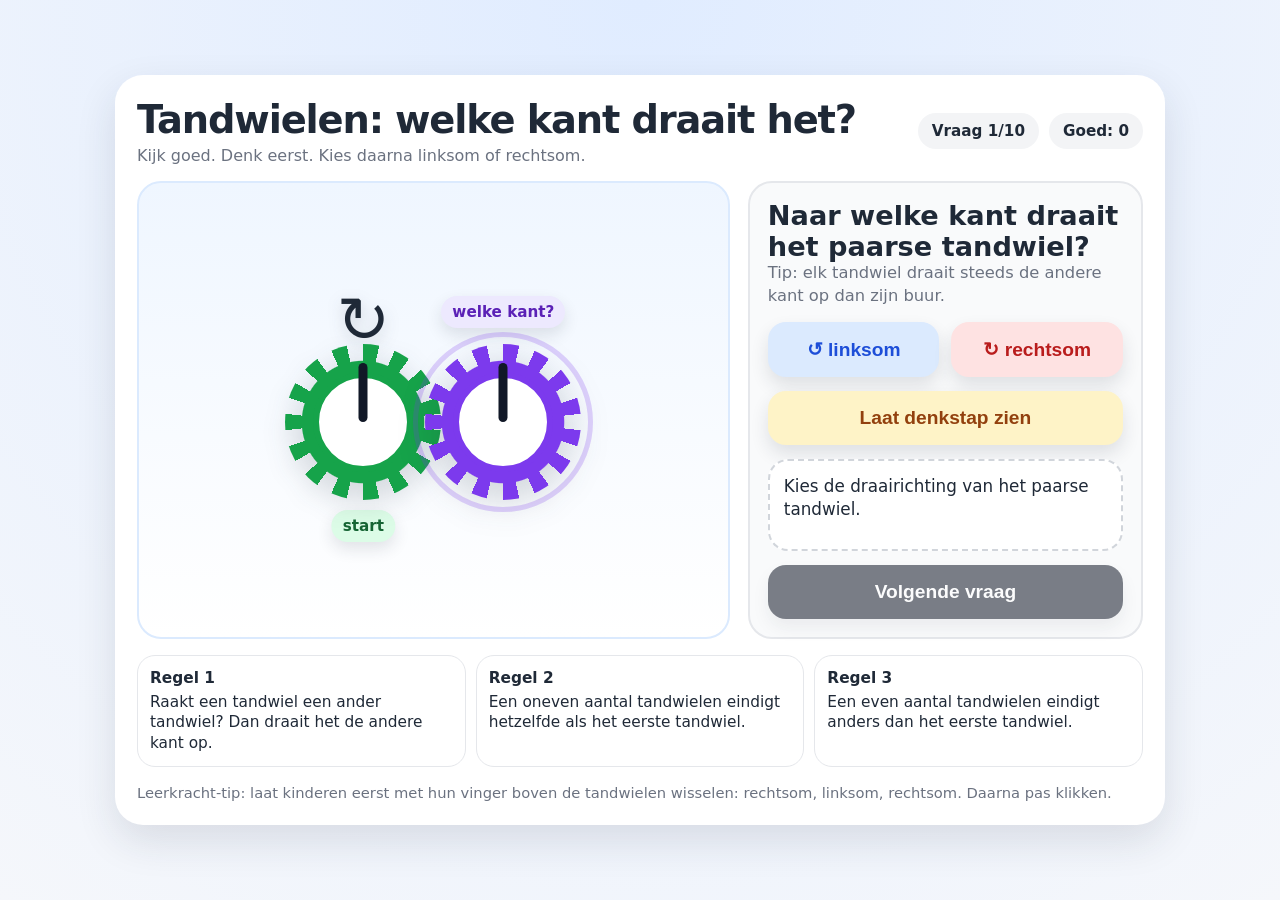
==== index.html @ 2ed35daf "Rename index (19).html to index.html" ====
<!DOCTYPE html>
<html lang="nl">
<head>
  <meta charset="UTF-8" />
  <meta name="viewport" content="width=device-width, initial-scale=1.0" />
  <title>Tandwielen: welke kant draait het?</title>
  <style>
    :root {
      --bg: #f5f7fb;
      --card: #ffffff;
      --ink: #1f2937;
      --muted: #6b7280;
      --blue: #2563eb;
      --green: #16a34a;
      --red: #dc2626;
      --yellow: #facc15;
      --purple: #7c3aed;
      --shadow: 0 16px 40px rgba(31, 41, 55, 0.12);
    }

    * { box-sizing: border-box; }

    body {
      margin: 0;
      min-height: 100vh;
      font-family: system-ui, -apple-system, BlinkMacSystemFont, "Segoe UI", sans-serif;
      background: radial-gradient(circle at top, #e0ecff, var(--bg));
      color: var(--ink);
      display: flex;
      justify-content: center;
      align-items: center;
      padding: 18px;
    }

    .app {
      width: min(1050px, 100%);
      background: var(--card);
      border-radius: 28px;
      box-shadow: var(--shadow);
      padding: 22px;
      display: grid;
      gap: 16px;
    }

    header {
      display: flex;
      justify-content: space-between;
      gap: 16px;
      align-items: center;
      flex-wrap: wrap;
    }

    h1 {
      font-size: clamp(1.55rem, 4vw, 2.4rem);
      margin: 0;
      letter-spacing: -0.03em;
    }

    .subtitle {
      margin: 4px 0 0;
      color: var(--muted);
      font-size: 1rem;
    }

    .scorebox {
      display: flex;
      gap: 10px;
      flex-wrap: wrap;
      align-items: center;
      justify-content: flex-end;
    }

    .pill {
      background: #f3f4f6;
      border-radius: 999px;
      padding: 9px 14px;
      font-weight: 700;
      font-size: 0.95rem;
    }

    .main {
      display: grid;
      grid-template-columns: 1.2fr 0.8fr;
      gap: 18px;
      align-items: stretch;
    }

    @media (max-width: 820px) {
      .main { grid-template-columns: 1fr; }
    }

    .stage {
      background: linear-gradient(180deg, #eff6ff, #ffffff);
      border: 2px solid #dbeafe;
      border-radius: 24px;
      min-height: 430px;
      position: relative;
      overflow: hidden;
      display: flex;
      align-items: center;
      justify-content: center;
      padding: 20px;
    }

    .gear-row {
      display: flex;
      justify-content: center;
      align-items: center;
      gap: 0;
      width: 100%;
      transform: translateY(12px);
    }

    .gear-wrap {
      width: clamp(92px, 16vw, 156px);
      aspect-ratio: 1;
      position: relative;
      margin-left: -8px;
      margin-right: -8px;
    }

    .gear-wrap:first-child { margin-left: 0; }
    .gear-wrap:last-child { margin-right: 0; }

    .gear {
      width: 100%;
      height: 100%;
      position: relative;
      border-radius: 50%;
      background:
        radial-gradient(circle at center, #fff 0 16%, transparent 17%),
        repeating-conic-gradient(from 0deg, currentColor 0deg 12deg, transparent 12deg 24deg),
        radial-gradient(circle at center, currentColor 0 55%, transparent 56%);
      color: var(--blue);
      filter: drop-shadow(0 10px 12px rgba(31,41,55,0.16));
    }

    .gear::before {
      content: "";
      position: absolute;
      inset: 18%;
      border-radius: 50%;
      background: #ffffff;
      border: 6px solid currentColor;
    }

    .gear::after {
      content: "";
      position: absolute;
      left: 50%;
      top: 12%;
      width: 9px;
      height: 38%;
      border-radius: 999px;
      background: #111827;
      transform: translateX(-50%);
      transform-origin: 50% 100%;
    }

    .gear-wrap.target .gear {
      color: var(--purple);
      outline: 5px solid rgba(124, 58, 237, 0.22);
      outline-offset: 7px;
    }

    .gear-wrap.start .gear {
      color: var(--green);
    }

    .start-label,
    .target-label {
      position: absolute;
      left: 50%;
      transform: translateX(-50%);
      white-space: nowrap;
      border-radius: 999px;
      padding: 7px 11px;
      font-weight: 800;
      font-size: clamp(0.78rem, 2vw, 0.95rem);
      box-shadow: 0 7px 16px rgba(31,41,55,0.12);
    }

    .start-label {
      bottom: -42px;
      background: #dcfce7;
      color: #166534;
    }

    .target-label {
      top: -48px;
      background: #ede9fe;
      color: #5b21b6;
    }

    .arrow-big {
      position: absolute;
      top: -56px;
      left: 50%;
      transform: translateX(-50%);
      font-size: clamp(2.4rem, 6vw, 4rem);
      line-height: 1;
      filter: drop-shadow(0 6px 8px rgba(31,41,55,0.18));
    }

    .panel {
      border-radius: 24px;
      background: #f9fafb;
      border: 2px solid #e5e7eb;
      padding: 18px;
      display: flex;
      flex-direction: column;
      gap: 14px;
      justify-content: space-between;
    }

    .question {
      font-size: clamp(1.25rem, 3vw, 1.7rem);
      font-weight: 850;
      line-height: 1.12;
      margin: 0;
    }

    .hint {
      color: var(--muted);
      font-size: 1.02rem;
      margin: 0;
      line-height: 1.4;
    }

    .buttons {
      display: grid;
      grid-template-columns: 1fr 1fr;
      gap: 12px;
    }

    button {
      border: 0;
      border-radius: 18px;
      padding: 16px 14px;
      font-size: 1.2rem;
      font-weight: 850;
      cursor: pointer;
      box-shadow: 0 9px 18px rgba(31,41,55,0.12);
      transition: transform 0.15s ease, box-shadow 0.15s ease, opacity 0.15s ease;
    }

    button:hover { transform: translateY(-2px); }
    button:active { transform: translateY(1px); box-shadow: none; }
    button:disabled { opacity: 0.55; cursor: not-allowed; transform: none; }

    .left { background: #dbeafe; color: #1d4ed8; }
    .right { background: #fee2e2; color: #b91c1c; }
    .next { background: #111827; color: white; width: 100%; }
    .explain { background: #fef3c7; color: #92400e; width: 100%; }

    .feedback {
      min-height: 92px;
      border-radius: 20px;
      background: #ffffff;
      padding: 14px;
      border: 2px dashed #d1d5db;
      font-size: 1.05rem;
      line-height: 1.35;
    }

    .feedback.good {
      border-color: #86efac;
      background: #f0fdf4;
    }

    .feedback.bad {
      border-color: #fca5a5;
      background: #fef2f2;
    }

    .feedback strong { display: block; margin-bottom: 4px; }

    .spin-cw { animation: spinCw 1.5s linear infinite; }
    .spin-ccw { animation: spinCcw 1.5s linear infinite; }

    @keyframes spinCw { to { transform: rotate(360deg); } }
    @keyframes spinCcw { to { transform: rotate(-360deg); } }

    .legend {
      display: grid;
      grid-template-columns: repeat(3, 1fr);
      gap: 10px;
    }

    @media (max-width: 620px) {
      .legend { grid-template-columns: 1fr; }
    }

    .rule {
      border-radius: 18px;
      background: #fff;
      border: 1px solid #e5e7eb;
      padding: 12px;
      font-size: 0.96rem;
      line-height: 1.35;
    }

    .rule b { display: block; margin-bottom: 3px; }

    .teacher-note {
      color: var(--muted);
      font-size: 0.92rem;
      line-height: 1.35;
      margin: 0;
    }
  </style>
</head>
<body>
  <main class="app">
    <header>
      <div>
        <h1>Tandwielen: welke kant draait het?</h1>
        <p class="subtitle">Kijk goed. Denk eerst. Kies daarna linksom of rechtsom.</p>
      </div>
      <div class="scorebox">
        <div class="pill">Vraag <span id="round">1</span>/10</div>
        <div class="pill">Goed: <span id="score">0</span></div>
      </div>
    </header>

    <section class="main">
      <div class="stage" aria-label="Tandwielen speelveld">
        <div class="gear-row" id="gearRow"></div>
      </div>

      <aside class="panel">
        <div>
          <p class="question" id="question">Naar welke kant draait het paarse tandwiel?</p>
          <p class="hint" id="levelHint">Tip: elk tandwiel draait steeds de andere kant op dan zijn buur.</p>
        </div>

        <div class="buttons">
          <button class="left" id="leftBtn" onclick="answer('linksom')">↺ linksom</button>
          <button class="right" id="rightBtn" onclick="answer('rechtsom')">↻ rechtsom</button>
        </div>

        <button class="explain" onclick="showReason()">Laat denkstap zien</button>

        <div class="feedback" id="feedback">
          Kies de draairichting van het paarse tandwiel.
        </div>

        <button class="next" id="nextBtn" onclick="nextPuzzle()" disabled>Volgende vraag</button>
      </aside>
    </section>

    <section class="legend">
      <div class="rule"><b>Regel 1</b>Raakt een tandwiel een ander tandwiel? Dan draait het de andere kant op.</div>
      <div class="rule"><b>Regel 2</b>Een oneven aantal tandwielen eindigt hetzelfde als het eerste tandwiel.</div>
      <div class="rule"><b>Regel 3</b>Een even aantal tandwielen eindigt anders dan het eerste tandwiel.</div>
    </section>

    <p class="teacher-note">Leerkracht-tip: laat kinderen eerst met hun vinger boven de tandwielen wisselen: rechtsom, linksom, rechtsom. Daarna pas klikken.</p>
  </main>

  <script>
    const puzzles = [
      { gears: 2, start: 'rechtsom', targetIndex: 1 },
      { gears: 3, start: 'rechtsom', targetIndex: 2 },
      { gears: 4, start: 'linksom', targetIndex: 3 },
      { gears: 5, start: 'rechtsom', targetIndex: 4 },
      { gears: 3, start: 'linksom', targetIndex: 1 },
      { gears: 4, start: 'rechtsom', targetIndex: 2 },
      { gears: 5, start: 'linksom', targetIndex: 3 },
      { gears: 6, start: 'rechtsom', targetIndex: 5 },
      { gears: 6, start: 'linksom', targetIndex: 4 },
      { gears: 7, start: 'rechtsom', targetIndex: 6 }
    ];

    let index = 0;
    let score = 0;
    let answered = false;

    function directionFor(puzzle, gearIndex) {
      const switches = gearIndex;
      const sameAsStart = switches % 2 === 0;
      if (sameAsStart) return puzzle.start;
      return puzzle.start === 'rechtsom' ? 'linksom' : 'rechtsom';
    }

    function arrowFor(direction) {
      return direction === 'rechtsom' ? '↻' : '↺';
    }

    function spinClass(direction) {
      return direction === 'rechtsom' ? 'spin-cw' : 'spin-ccw';
    }

    function render() {
      const puzzle = puzzles[index];
      const row = document.getElementById('gearRow');
      row.innerHTML = '';

      for (let i = 0; i < puzzle.gears; i++) {
        const dir = directionFor(puzzle, i);
        const wrap = document.createElement('div');
        wrap.className = 'gear-wrap';
        if (i === 0) wrap.classList.add('start');
        if (i === puzzle.targetIndex) wrap.classList.add('target');

        const gear = document.createElement('div');
        gear.className = 'gear';
        gear.dataset.dir = dir;

        if (i === 0) {
          const arrow = document.createElement('div');
          arrow.className = 'arrow-big';
          arrow.textContent = arrowFor(puzzle.start);
          wrap.appendChild(arrow);

          const start = document.createElement('div');
          start.className = 'start-label';
          start.textContent = 'start';
          wrap.appendChild(start);
        }

        if (i === puzzle.targetIndex) {
          const target = document.createElement('div');
          target.className = 'target-label';
          target.textContent = 'welke kant?';
          wrap.appendChild(target);
        }

        wrap.appendChild(gear);
        row.appendChild(wrap);
      }

      document.getElementById('round').textContent = index + 1;
      document.getElementById('score').textContent = score;
      document.getElementById('feedback').className = 'feedback';
      document.getElementById('feedback').textContent = 'Kies de draairichting van het paarse tandwiel.';
      document.getElementById('nextBtn').disabled = true;
      document.getElementById('leftBtn').disabled = false;
      document.getElementById('rightBtn').disabled = false;
      answered = false;
    }

    function answer(choice) {
      if (answered) return;
      answered = true;

      const puzzle = puzzles[index];
      const correct = directionFor(puzzle, puzzle.targetIndex);
      const feedback = document.getElementById('feedback');

      revealSpin();

      if (choice === correct) {
        score++;
        feedback.className = 'feedback good';
        feedback.innerHTML = `<strong>Goed gezien.</strong>Het paarse tandwiel draait ${correct}. Elk tandwiel wisselt van kant.`;
      } else {
        feedback.className = 'feedback bad';
        feedback.innerHTML = `<strong>Nog niet.</strong>Het paarse tandwiel draait ${correct}. Probeer de tandwielen één voor één te volgen.`;
      }

      document.getElementById('score').textContent = score;
      document.getElementById('nextBtn').disabled = false;
      document.getElementById('leftBtn').disabled = true;
      document.getElementById('rightBtn').disabled = true;
    }

    function revealSpin() {
      document.querySelectorAll('.gear').forEach(gear => {
        gear.classList.add(spinClass(gear.dataset.dir));
      });
    }

    function showReason() {
      const puzzle = puzzles[index];
      const steps = [];
      for (let i = 0; i <= puzzle.targetIndex; i++) {
        steps.push(`${i + 1}: ${directionFor(puzzle, i)}`);
      }
      const feedback = document.getElementById('feedback');
      feedback.className = 'feedback';
      feedback.innerHTML = `<strong>Denkstappen</strong>${steps.join(' → ')}. Dus het paarse tandwiel draait ${directionFor(puzzle, puzzle.targetIndex)}.`;
    }

    function nextPuzzle() {
      index++;
      if (index >= puzzles.length) {
        endGame();
      } else {
        render();
      }
    }

    function endGame() {
      document.querySelector('.stage').innerHTML = `<div style="text-align:center; max-width: 520px;"><div style="font-size:5rem;">⚙️</div><h2 style="font-size:2.2rem; margin:0 0 8px;">Klaar!</h2><p style="font-size:1.35rem; line-height:1.35;">Je had ${score} van de ${puzzles.length} goed.</p><p style="color:#6b7280; font-size:1.05rem;">Bespreek samen: wanneer draait het laatste tandwiel hetzelfde als het eerste?</p></div>`;
      document.getElementById('question').textContent = 'Einde van het spel';
      document.getElementById('levelHint').textContent = 'Start opnieuw om nog een keer te oefenen.';
      document.getElementById('feedback').className = 'feedback good';
      document.getElementById('feedback').innerHTML = '<strong>Reflectievraag</strong>Wat gebeurt er als je er één tandwiel tussen zet? En wat als je er twee tussen zet?';
      document.getElementById('leftBtn').disabled = true;
      document.getElementById('rightBtn').disabled = true;
      const next = document.getElementById('nextBtn');
      next.disabled = false;
      next.textContent = 'Opnieuw spelen';
      next.onclick = () => {
        index = 0;
        score = 0;
        next.textContent = 'Volgende vraag';
        next.onclick = nextPuzzle;
        document.querySelector('.stage').innerHTML = '<div class="gear-row" id="gearRow"></div>';
        render();
      };
    }

    render();
  </script>
</body>
</html>
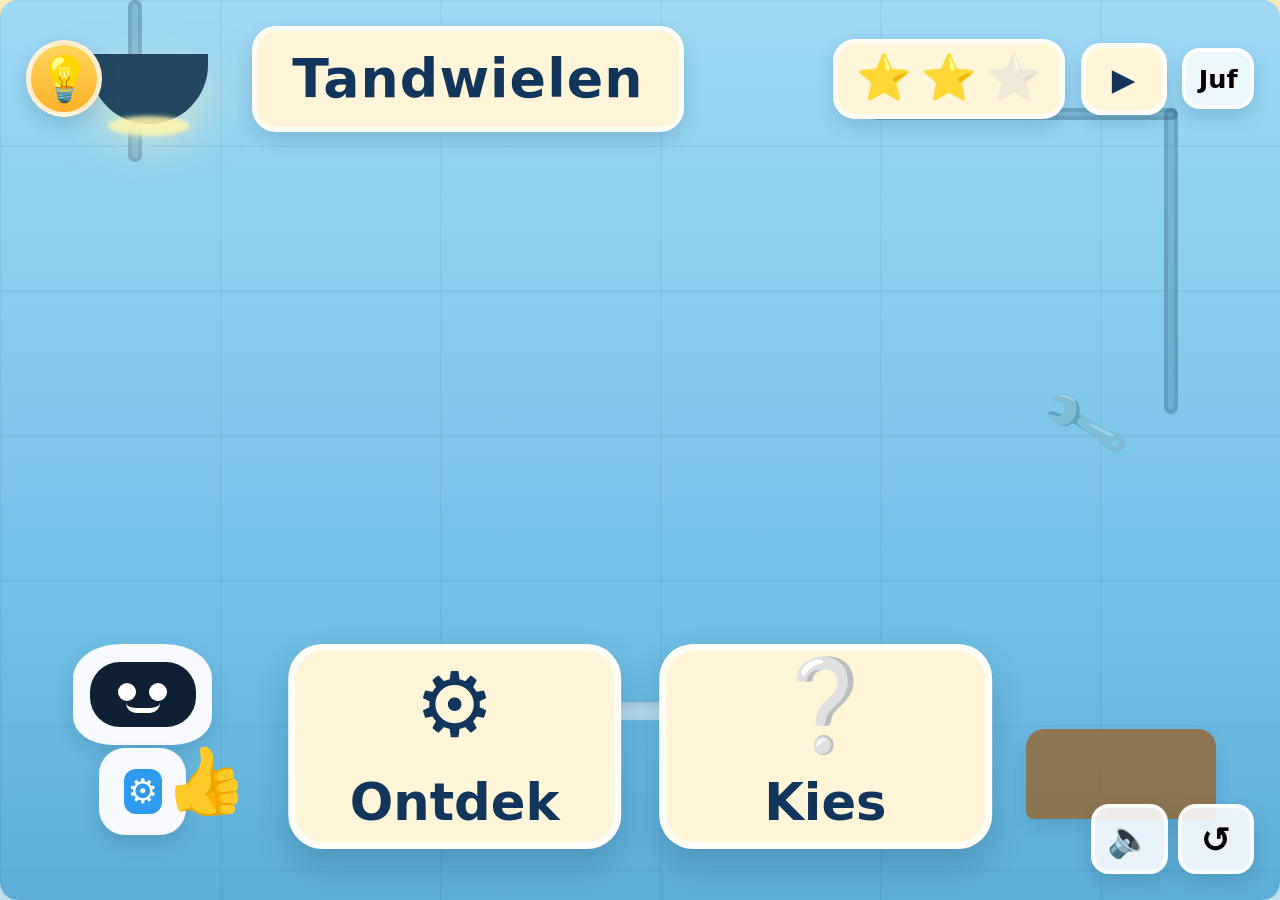
==== commit 3aa9546c: "Update fmt.Println message from 'Hello' to 'Goodbye'" ====
--- a/index.html
+++ b/index.html
@@ -3,516 +3,949 @@
 <head>
   <meta charset="UTF-8" />
   <meta name="viewport" content="width=device-width, initial-scale=1.0" />
-  <title>Tandwielen: welke kant draait het?</title>
+  <title>Tandwielwerkplaats</title>
   <style>
     :root {
-      --bg: #f5f7fb;
-      --card: #ffffff;
-      --ink: #1f2937;
-      --muted: #6b7280;
-      --blue: #2563eb;
-      --green: #16a34a;
-      --red: #dc2626;
-      --yellow: #facc15;
-      --purple: #7c3aed;
-      --shadow: 0 16px 40px rgba(31, 41, 55, 0.12);
+      --bg: #dff3ff;
+      --wall: #8fd3f4;
+      --wall-dark: #62b6df;
+      --card: #fff6da;
+      --ink: #12355b;
+      --blue: #2389f2;
+      --green: #70c91f;
+      --yellow: #ffd22e;
+      --orange: #ff8a18;
+      --purple: #9b45e8;
+      --red: #f05c5c;
+      --shadow: 0 16px 32px rgba(14, 49, 78, 0.22);
+      --soft-shadow: 0 8px 18px rgba(14, 49, 78, 0.16);
     }
 
     * { box-sizing: border-box; }
+
+    html, body { height: 100%; }
 
     body {
       margin: 0;
-      min-height: 100vh;
-      font-family: system-ui, -apple-system, BlinkMacSystemFont, "Segoe UI", sans-serif;
-      background: radial-gradient(circle at top, #e0ecff, var(--bg));
+      font-family: "Trebuchet MS", system-ui, sans-serif;
       color: var(--ink);
-      display: flex;
-      justify-content: center;
-      align-items: center;
-      padding: 18px;
-    }
-
-    .app {
-      width: min(1050px, 100%);
-      background: var(--card);
-      border-radius: 28px;
-      box-shadow: var(--shadow);
-      padding: 22px;
-      display: grid;
-      gap: 16px;
-    }
-
-    header {
-      display: flex;
-      justify-content: space-between;
-      gap: 16px;
-      align-items: center;
-      flex-wrap: wrap;
-    }
-
-    h1 {
-      font-size: clamp(1.55rem, 4vw, 2.4rem);
-      margin: 0;
-      letter-spacing: -0.03em;
-    }
-
-    .subtitle {
-      margin: 4px 0 0;
-      color: var(--muted);
-      font-size: 1rem;
-    }
-
-    .scorebox {
-      display: flex;
-      gap: 10px;
-      flex-wrap: wrap;
-      align-items: center;
-      justify-content: flex-end;
-    }
-
-    .pill {
-      background: #f3f4f6;
-      border-radius: 999px;
-      padding: 9px 14px;
-      font-weight: 700;
-      font-size: 0.95rem;
-    }
-
-    .main {
-      display: grid;
-      grid-template-columns: 1.2fr 0.8fr;
-      gap: 18px;
-      align-items: stretch;
-    }
-
-    @media (max-width: 820px) {
-      .main { grid-template-columns: 1fr; }
-    }
-
-    .stage {
-      background: linear-gradient(180deg, #eff6ff, #ffffff);
-      border: 2px solid #dbeafe;
-      border-radius: 24px;
-      min-height: 430px;
-      position: relative;
-      overflow: hidden;
+      background: linear-gradient(180deg, #ffeebd, #d6f4ff);
       display: flex;
       align-items: center;
       justify-content: center;
-      padding: 20px;
+      overflow: hidden;
+      user-select: none;
+      -webkit-tap-highlight-color: transparent;
+    }
+
+    button {
+      font-family: inherit;
+      border: 0;
+      cursor: pointer;
+      touch-action: manipulation;
+    }
+
+    .game {
+      width: min(100vw, 1600px);
+      height: min(100vh, 900px);
+      aspect-ratio: 16 / 9;
+      max-height: 100vh;
+      background: linear-gradient(180deg, #9fd9f5 0%, #71c0e6 68%, #5daed7 100%);
+      border-radius: clamp(0px, 1.4vw, 28px);
+      overflow: hidden;
+      position: relative;
+      box-shadow: var(--shadow);
+    }
+
+    .wall-grid {
+      position: absolute;
+      inset: 0;
+      background-image:
+        linear-gradient(rgba(18, 53, 91, 0.08) 2px, transparent 2px),
+        linear-gradient(90deg, rgba(18, 53, 91, 0.08) 2px, transparent 2px);
+      background-size: 220px 145px;
+      opacity: 0.55;
+    }
+
+    .pipe, .pipe2, .pipe3 {
+      position: absolute;
+      background: rgba(44, 96, 126, 0.25);
+      border: 4px solid rgba(18, 53, 91, 0.12);
+      border-radius: 999px;
+    }
+
+    .pipe { width: 14px; height: 34%; right: 8%; top: 12%; }
+    .pipe2 { width: 24%; height: 12px; right: 8%; top: 12%; }
+    .pipe3 { width: 14px; height: 18%; left: 10%; top: 0; }
+
+    .lamp {
+      position: absolute;
+      left: 7%;
+      top: 6%;
+      width: 118px;
+      height: 70px;
+      background: #244761;
+      border-radius: 0 0 65px 65px;
+      box-shadow: 0 18px 45px rgba(255, 244, 171, 0.5);
+    }
+
+    .lamp::after {
+      content: "";
+      position: absolute;
+      left: 18px;
+      right: 18px;
+      bottom: -12px;
+      height: 20px;
+      background: rgba(255, 247, 176, 0.85);
+      border-radius: 50%;
+      filter: blur(2px);
+    }
+
+    .workbench {
+      position: absolute;
+      right: 5%;
+      bottom: 9%;
+      width: 190px;
+      height: 90px;
+      background: #9a6125;
+      border-radius: 18px 18px 8px 8px;
+      box-shadow: var(--soft-shadow);
+      opacity: 0.75;
+    }
+
+    .wrench {
+      position: absolute;
+      right: 12%;
+      top: 43%;
+      font-size: clamp(42px, 5vw, 70px);
+      opacity: 0.42;
+      transform: rotate(-14deg);
+    }
+
+    .robot {
+      position: absolute;
+      left: clamp(10px, 3vw, 34px);
+      bottom: clamp(8px, 2vw, 28px);
+      width: clamp(122px, 17vw, 230px);
+      height: clamp(132px, 18vw, 250px);
+      z-index: 5;
+      pointer-events: none;
+    }
+
+    .robot-head {
+      position: absolute;
+      left: 18%;
+      top: 0;
+      width: 64%;
+      height: 44%;
+      background: #f7fbff;
+      border-radius: 34% 34% 28% 28%;
+      box-shadow: var(--soft-shadow);
+    }
+
+    .robot-face {
+      position: absolute;
+      inset: 18% 12%;
+      background: #102033;
+      border-radius: 30px;
+    }
+
+    .eye {
+      position: absolute;
+      top: 32%;
+      width: 17%;
+      aspect-ratio: 1;
+      background: white;
+      border-radius: 50%;
+      animation: blink 4s infinite;
+    }
+
+    .eye.left { left: 27%; }
+    .eye.right { right: 27%; }
+
+    .smile {
+      position: absolute;
+      left: 34%;
+      bottom: 22%;
+      width: 32%;
+      height: 16%;
+      border-bottom: 5px solid white;
+      border-radius: 0 0 999px 999px;
+    }
+
+    .robot-body {
+      position: absolute;
+      left: 30%;
+      top: 45%;
+      width: 40%;
+      height: 38%;
+      background: #f7fbff;
+      border-radius: 26px;
+      box-shadow: var(--soft-shadow);
+    }
+
+    .robot-body::after {
+      content: "⚙";
+      position: absolute;
+      inset: 24% 28%;
+      display: grid;
+      place-items: center;
+      background: #2d9bf0;
+      color: white;
+      border-radius: 12px;
+      font-size: clamp(18px, 3vw, 34px);
+    }
+
+    .thumb {
+      position: absolute;
+      right: 2%;
+      top: 44%;
+      font-size: clamp(34px, 5vw, 72px);
+      transform: rotate(-8deg);
+    }
+
+    @keyframes blink {
+      0%, 92%, 100% { transform: scaleY(1); }
+      95% { transform: scaleY(0.12); }
+    }
+
+    .topbar {
+      position: absolute;
+      inset: clamp(12px, 2vw, 28px) clamp(12px, 2vw, 28px) auto;
+      display: grid;
+      grid-template-columns: auto 1fr auto auto auto;
+      gap: clamp(8px, 1.2vw, 18px);
+      align-items: center;
+      z-index: 10;
+    }
+
+    .round-btn, .small-pill, .title-sign, .stars {
+      box-shadow: var(--soft-shadow);
+      border: 5px solid rgba(255, 255, 255, 0.75);
+    }
+
+    .round-btn {
+      width: clamp(54px, 6vw, 84px);
+      aspect-ratio: 1;
+      border-radius: 50%;
+      background: linear-gradient(180deg, #ffd65c, #ffb028);
+      color: #113760;
+      font-size: clamp(24px, 3.8vw, 44px);
+      display: grid;
+      place-items: center;
+    }
+
+    .title-sign {
+      justify-self: center;
+      min-width: min(410px, 42vw);
+      background: var(--card);
+      border-radius: 24px;
+      padding: clamp(10px, 1.3vw, 18px) clamp(18px, 2.8vw, 44px);
+      text-align: center;
+      font-size: clamp(28px, 4.2vw, 58px);
+      font-weight: 900;
+      letter-spacing: 0.02em;
+    }
+
+    .stars {
+      display: flex;
+      align-items: center;
+      gap: clamp(4px, 0.7vw, 10px);
+      border-radius: 22px;
+      background: var(--card);
+      padding: clamp(8px, 1vw, 14px) clamp(10px, 1.4vw, 18px);
+      font-size: clamp(26px, 3.5vw, 46px);
+      line-height: 1;
+    }
+
+    .star.off { filter: grayscale(1); opacity: 0.38; }
+
+    .small-pill {
+      border-radius: 20px;
+      background: var(--card);
+      padding: clamp(8px, 1vw, 14px) clamp(12px, 1.5vw, 20px);
+      font-size: clamp(20px, 2.4vw, 34px);
+      font-weight: 900;
+      min-width: 86px;
+      text-align: center;
+    }
+
+    .switch {
+      background: rgba(255,255,255,0.82);
+      border: 4px solid rgba(255,255,255,0.8);
+      border-radius: 18px;
+      padding: clamp(7px, 0.9vw, 12px) clamp(9px, 1vw, 15px);
+      font-size: clamp(18px, 2vw, 28px);
+      font-weight: 900;
+      box-shadow: var(--soft-shadow);
+    }
+
+    .switch.active { background: #d9f99d; }
+
+    .gear-stage {
+      position: absolute;
+      left: clamp(24px, 4vw, 74px);
+      right: clamp(24px, 4vw, 74px);
+      top: 28%;
+      height: 32%;
+      display: flex;
+      align-items: center;
+      justify-content: center;
+      z-index: 4;
     }
 
     .gear-row {
       display: flex;
+      align-items: center;
       justify-content: center;
-      align-items: center;
       gap: 0;
       width: 100%;
-      transform: translateY(12px);
+      padding-left: clamp(80px, 12vw, 190px);
     }
 
     .gear-wrap {
-      width: clamp(92px, 16vw, 156px);
+      position: relative;
+      width: var(--size);
       aspect-ratio: 1;
-      position: relative;
-      margin-left: -8px;
-      margin-right: -8px;
-    }
-
-    .gear-wrap:first-child { margin-left: 0; }
-    .gear-wrap:last-child { margin-right: 0; }
+      margin-left: calc(var(--size) * -0.06);
+      margin-right: calc(var(--size) * -0.06);
+      display: grid;
+      place-items: center;
+    }
 
     .gear {
       width: 100%;
       height: 100%;
+      border-radius: 50%;
       position: relative;
-      border-radius: 50%;
+      color: var(--gear-color);
       background:
-        radial-gradient(circle at center, #fff 0 16%, transparent 17%),
-        repeating-conic-gradient(from 0deg, currentColor 0deg 12deg, transparent 12deg 24deg),
-        radial-gradient(circle at center, currentColor 0 55%, transparent 56%);
-      color: var(--blue);
-      filter: drop-shadow(0 10px 12px rgba(31,41,55,0.16));
+        radial-gradient(circle at center, #243140 0 9%, #0f172a 9.5% 14%, transparent 14.5%),
+        radial-gradient(circle at 35% 30%, rgba(255,255,255,0.45), transparent 20%),
+        repeating-conic-gradient(from 0deg, currentColor 0deg 9deg, transparent 9deg 18deg),
+        radial-gradient(circle at center, currentColor 0 57%, transparent 58%);
+      filter: drop-shadow(0 12px 10px rgba(18,53,91,0.24));
     }
 
     .gear::before {
       content: "";
       position: absolute;
-      inset: 18%;
+      inset: 21%;
       border-radius: 50%;
-      background: #ffffff;
-      border: 6px solid currentColor;
-    }
-
-    .gear::after {
-      content: "";
+      background: rgba(255,255,255,0.78);
+      border: clamp(5px, 0.8vw, 10px) solid currentColor;
+    }
+
+    .gear.target {
+      outline: clamp(6px, 0.8vw, 12px) solid rgba(255,255,255,0.82);
+      outline-offset: clamp(6px, 0.8vw, 12px);
+      filter: drop-shadow(0 0 18px rgba(199, 91, 255, 0.86)) drop-shadow(0 14px 12px rgba(18,53,91,0.22));
+    }
+
+    .gear-target-mark {
+      position: absolute;
+      inset: 0;
+      display: grid;
+      place-items: center;
+      font-size: calc(var(--size) * 0.45);
+      color: white;
+      font-weight: 900;
+      text-shadow: 0 4px 8px rgba(44, 21, 80, 0.42);
+      z-index: 3;
+      pointer-events: none;
+    }
+
+    .arrow-marker {
+      position: absolute;
+      inset: 0;
+      display: grid;
+      place-items: center;
+      z-index: 3;
+      pointer-events: none;
+    }
+
+    .arrow-disc {
+      width: 62%;
+      aspect-ratio: 1;
+      border-radius: 50%;
+      display: grid;
+      place-items: center;
+      font-size: calc(var(--size) * 0.42);
+      color: white;
+      text-shadow: 0 4px 8px rgba(0,0,0,0.25);
+      animation-duration: 1.25s;
+      animation-iteration-count: infinite;
+      animation-timing-function: linear;
+    }
+
+    .spin-right { animation-name: spinRight; }
+    .spin-left { animation-name: spinLeft; }
+
+    .gear.spin-right { animation: spinRight 1.25s linear infinite; }
+    .gear.spin-left { animation: spinLeft 1.25s linear infinite; }
+
+    @keyframes spinRight { to { transform: rotate(360deg); } }
+    @keyframes spinLeft { to { transform: rotate(-360deg); } }
+
+    .highlight {
+      animation: pulse 0.8s ease-in-out 2;
+    }
+
+    @keyframes pulse {
+      0%, 100% { transform: scale(1); }
+      50% { transform: scale(1.08); }
+    }
+
+    .answer-zone {
       position: absolute;
       left: 50%;
-      top: 12%;
-      width: 9px;
-      height: 38%;
+      bottom: clamp(22px, 4vw, 58px);
+      transform: translateX(-50%);
+      display: flex;
+      gap: clamp(18px, 3vw, 44px);
+      align-items: center;
+      justify-content: center;
+      z-index: 12;
+    }
+
+    .answer {
+      width: clamp(160px, 20vw, 320px);
+      height: clamp(88px, 10vw, 150px);
+      border-radius: 28px;
+      display: grid;
+      place-items: center;
+      color: white;
+      font-size: clamp(58px, 8vw, 120px);
+      font-weight: 900;
+      border: 6px solid rgba(255,255,255,0.72);
+      box-shadow: var(--shadow);
+      transition: transform 0.08s ease, filter 0.15s ease;
+    }
+
+    .answer:active { transform: scale(0.97); }
+    .answer.left { background: linear-gradient(180deg, #8edb3d, #55b81b); }
+    .answer.right { background: linear-gradient(180deg, #47a7ff, #1675df); }
+    .answer .spin-icon { display: inline-block; animation-duration: 1.05s; animation-iteration-count: infinite; animation-timing-function: linear; }
+    .answer.left .spin-icon { animation-name: spinLeft; }
+    .answer.right .spin-icon { animation-name: spinRight; }
+
+    .feedback {
+      position: absolute;
+      left: 50%;
+      top: 19%;
+      transform: translateX(-50%) scale(0.9);
+      opacity: 0;
+      pointer-events: none;
+      z-index: 20;
+      background: #fff7de;
+      border: 5px solid rgba(255,255,255,0.85);
+      border-radius: 34px;
+      padding: clamp(10px, 1.4vw, 18px) clamp(24px, 3vw, 44px);
+      font-size: clamp(34px, 5vw, 72px);
+      font-weight: 900;
+      box-shadow: var(--shadow);
+      transition: opacity 0.2s ease, transform 0.2s ease;
+    }
+
+    .feedback.show {
+      opacity: 1;
+      transform: translateX(-50%) scale(1);
+    }
+
+    .feedback.good { color: #20812e; }
+    .feedback.try { color: #b45309; }
+
+    .sparkles {
+      position: absolute;
+      inset: 0;
+      pointer-events: none;
+      z-index: 18;
+      overflow: hidden;
+    }
+
+    .sparkle {
+      position: absolute;
+      font-size: clamp(24px, 3vw, 46px);
+      animation: pop 0.85s ease-out forwards;
+    }
+
+    @keyframes pop {
+      0% { transform: scale(0.2) translateY(20px); opacity: 0; }
+      30% { opacity: 1; }
+      100% { transform: scale(1.2) translateY(-50px); opacity: 0; }
+    }
+
+    .bottom-tools {
+      position: absolute;
+      right: clamp(12px, 2vw, 28px);
+      bottom: clamp(12px, 2vw, 28px);
+      display: flex;
+      gap: 10px;
+      z-index: 22;
+    }
+
+    .tool-btn {
+      min-width: clamp(54px, 6vw, 82px);
+      height: clamp(48px, 5.6vw, 70px);
+      border-radius: 18px;
+      background: rgba(255,255,255,0.86);
+      border: 4px solid rgba(255,255,255,0.78);
+      font-size: clamp(22px, 2.8vw, 36px);
+      box-shadow: var(--soft-shadow);
+      font-weight: 900;
+    }
+
+    .mode-menu {
+      position: absolute;
+      left: 50%;
+      bottom: clamp(22px, 4vw, 58px);
+      transform: translateX(-50%);
+      display: flex;
+      gap: clamp(18px, 3vw, 38px);
+      z-index: 30;
+    }
+
+    .mode-card {
+      width: clamp(210px, 26vw, 360px);
+      height: clamp(140px, 16vw, 220px);
+      border-radius: 34px;
+      border: 7px solid rgba(255,255,255,0.78);
+      box-shadow: var(--shadow);
+      background: var(--card);
+      display: grid;
+      place-items: center;
+      font-size: clamp(30px, 4vw, 62px);
+      font-weight: 900;
+      color: var(--ink);
+    }
+
+    .mode-card span {
+      display: block;
+      font-size: clamp(58px, 7vw, 112px);
+      line-height: 1;
+      margin-bottom: 4px;
+    }
+
+    .hidden { display: none !important; }
+
+    .teacher-panel {
+      position: absolute;
+      right: clamp(12px, 2vw, 28px);
+      top: clamp(94px, 11vw, 138px);
+      z-index: 25;
+      background: rgba(255,246,218,0.96);
+      border: 5px solid rgba(255,255,255,0.82);
+      box-shadow: var(--shadow);
+      border-radius: 24px;
+      padding: 14px;
+      display: grid;
+      gap: 10px;
+      width: min(280px, 30vw);
+    }
+
+    .teacher-panel button {
+      border-radius: 18px;
+      padding: 13px;
+      font-size: clamp(18px, 1.8vw, 25px);
+      font-weight: 900;
+      background: white;
+      color: var(--ink);
+      box-shadow: var(--soft-shadow);
+    }
+
+    .meter {
+      position: absolute;
+      left: 50%;
+      bottom: 20%;
+      transform: translateX(-50%);
+      width: min(520px, 42vw);
+      height: 18px;
       border-radius: 999px;
-      background: #111827;
-      transform: translateX(-50%);
-      transform-origin: 50% 100%;
-    }
-
-    .gear-wrap.target .gear {
-      color: var(--purple);
-      outline: 5px solid rgba(124, 58, 237, 0.22);
-      outline-offset: 7px;
-    }
-
-    .gear-wrap.start .gear {
-      color: var(--green);
-    }
-
-    .start-label,
-    .target-label {
-      position: absolute;
-      left: 50%;
-      transform: translateX(-50%);
-      white-space: nowrap;
-      border-radius: 999px;
-      padding: 7px 11px;
-      font-weight: 800;
-      font-size: clamp(0.78rem, 2vw, 0.95rem);
-      box-shadow: 0 7px 16px rgba(31,41,55,0.12);
-    }
-
-    .start-label {
-      bottom: -42px;
-      background: #dcfce7;
-      color: #166534;
-    }
-
-    .target-label {
-      top: -48px;
-      background: #ede9fe;
-      color: #5b21b6;
-    }
-
-    .arrow-big {
-      position: absolute;
-      top: -56px;
-      left: 50%;
-      transform: translateX(-50%);
-      font-size: clamp(2.4rem, 6vw, 4rem);
-      line-height: 1;
-      filter: drop-shadow(0 6px 8px rgba(31,41,55,0.18));
-    }
-
-    .panel {
-      border-radius: 24px;
-      background: #f9fafb;
-      border: 2px solid #e5e7eb;
-      padding: 18px;
-      display: flex;
-      flex-direction: column;
-      gap: 14px;
-      justify-content: space-between;
-    }
-
-    .question {
-      font-size: clamp(1.25rem, 3vw, 1.7rem);
-      font-weight: 850;
-      line-height: 1.12;
-      margin: 0;
-    }
-
-    .hint {
-      color: var(--muted);
-      font-size: 1.02rem;
-      margin: 0;
-      line-height: 1.4;
-    }
-
-    .buttons {
-      display: grid;
-      grid-template-columns: 1fr 1fr;
-      gap: 12px;
-    }
-
-    button {
-      border: 0;
-      border-radius: 18px;
-      padding: 16px 14px;
-      font-size: 1.2rem;
-      font-weight: 850;
-      cursor: pointer;
-      box-shadow: 0 9px 18px rgba(31,41,55,0.12);
-      transition: transform 0.15s ease, box-shadow 0.15s ease, opacity 0.15s ease;
-    }
-
-    button:hover { transform: translateY(-2px); }
-    button:active { transform: translateY(1px); box-shadow: none; }
-    button:disabled { opacity: 0.55; cursor: not-allowed; transform: none; }
-
-    .left { background: #dbeafe; color: #1d4ed8; }
-    .right { background: #fee2e2; color: #b91c1c; }
-    .next { background: #111827; color: white; width: 100%; }
-    .explain { background: #fef3c7; color: #92400e; width: 100%; }
-
-    .feedback {
-      min-height: 92px;
-      border-radius: 20px;
-      background: #ffffff;
-      padding: 14px;
-      border: 2px dashed #d1d5db;
-      font-size: 1.05rem;
-      line-height: 1.35;
-    }
-
-    .feedback.good {
-      border-color: #86efac;
-      background: #f0fdf4;
-    }
-
-    .feedback.bad {
-      border-color: #fca5a5;
-      background: #fef2f2;
-    }
-
-    .feedback strong { display: block; margin-bottom: 4px; }
-
-    .spin-cw { animation: spinCw 1.5s linear infinite; }
-    .spin-ccw { animation: spinCcw 1.5s linear infinite; }
-
-    @keyframes spinCw { to { transform: rotate(360deg); } }
-    @keyframes spinCcw { to { transform: rotate(-360deg); } }
-
-    .legend {
-      display: grid;
-      grid-template-columns: repeat(3, 1fr);
-      gap: 10px;
-    }
-
-    @media (max-width: 620px) {
-      .legend { grid-template-columns: 1fr; }
-    }
-
-    .rule {
-      border-radius: 18px;
-      background: #fff;
-      border: 1px solid #e5e7eb;
-      padding: 12px;
-      font-size: 0.96rem;
-      line-height: 1.35;
-    }
-
-    .rule b { display: block; margin-bottom: 3px; }
-
-    .teacher-note {
-      color: var(--muted);
-      font-size: 0.92rem;
-      line-height: 1.35;
-      margin: 0;
+      background: rgba(255,255,255,0.5);
+      overflow: hidden;
+      box-shadow: inset 0 2px 7px rgba(0,0,0,0.12);
+      z-index: 7;
+    }
+
+    .meter-fill {
+      width: var(--energy);
+      height: 100%;
+      background: linear-gradient(90deg, #ffca2e, #8ddd2a);
+      border-radius: inherit;
+      transition: width 0.4s ease;
+    }
+
+    @media (max-width: 900px) {
+      .topbar {
+        grid-template-columns: auto 1fr auto auto;
+      }
+      .switch.teacher-toggle { display: none; }
+      .gear-stage { top: 30%; }
+      .gear-row { padding-left: 80px; }
+      .robot { opacity: 0.95; }
+      .workbench, .wrench { opacity: 0.35; }
+    }
+
+    @media (max-width: 650px) {
+      .title-sign { min-width: 0; }
+      .stars { display: none; }
+      .answer-zone { bottom: 12px; }
+      .answer { width: 42vw; }
+      .robot { width: 104px; height: 118px; }
     }
   </style>
 </head>
 <body>
-  <main class="app">
-    <header>
-      <div>
-        <h1>Tandwielen: welke kant draait het?</h1>
-        <p class="subtitle">Kijk goed. Denk eerst. Kies daarna linksom of rechtsom.</p>
-      </div>
-      <div class="scorebox">
-        <div class="pill">Vraag <span id="round">1</span>/10</div>
-        <div class="pill">Goed: <span id="score">0</span></div>
-      </div>
-    </header>
-
-    <section class="main">
-      <div class="stage" aria-label="Tandwielen speelveld">
-        <div class="gear-row" id="gearRow"></div>
-      </div>
-
-      <aside class="panel">
-        <div>
-          <p class="question" id="question">Naar welke kant draait het paarse tandwiel?</p>
-          <p class="hint" id="levelHint">Tip: elk tandwiel draait steeds de andere kant op dan zijn buur.</p>
-        </div>
-
-        <div class="buttons">
-          <button class="left" id="leftBtn" onclick="answer('linksom')">↺ linksom</button>
-          <button class="right" id="rightBtn" onclick="answer('rechtsom')">↻ rechtsom</button>
-        </div>
-
-        <button class="explain" onclick="showReason()">Laat denkstap zien</button>
-
-        <div class="feedback" id="feedback">
-          Kies de draairichting van het paarse tandwiel.
-        </div>
-
-        <button class="next" id="nextBtn" onclick="nextPuzzle()" disabled>Volgende vraag</button>
-      </aside>
+  <main class="game" id="game">
+    <div class="wall-grid"></div>
+    <div class="pipe"></div><div class="pipe2"></div><div class="pipe3"></div>
+    <div class="lamp"></div>
+    <div class="workbench"></div>
+    <div class="wrench">🔧</div>
+    <div class="sparkles" id="sparkles"></div>
+
+    <section class="topbar">
+      <button class="round-btn" id="helpBtn" aria-label="hulp">💡</button>
+      <div class="title-sign" id="title">Kies!</div>
+      <div class="stars" id="stars" aria-label="sterren"><span>⭐</span><span>⭐</span><span class="star off">⭐</span></div>
+      <div class="small-pill" id="count">0</div>
+      <button class="switch teacher-toggle" id="teacherBtn">Juf</button>
     </section>
 
-    <section class="legend">
-      <div class="rule"><b>Regel 1</b>Raakt een tandwiel een ander tandwiel? Dan draait het de andere kant op.</div>
-      <div class="rule"><b>Regel 2</b>Een oneven aantal tandwielen eindigt hetzelfde als het eerste tandwiel.</div>
-      <div class="rule"><b>Regel 3</b>Een even aantal tandwielen eindigt anders dan het eerste tandwiel.</div>
+    <section class="gear-stage">
+      <div class="gear-row" id="gearRow"></div>
     </section>
 
-    <p class="teacher-note">Leerkracht-tip: laat kinderen eerst met hun vinger boven de tandwielen wisselen: rechtsom, linksom, rechtsom. Daarna pas klikken.</p>
+    <div class="meter" aria-hidden="true"><div class="meter-fill" id="energy" style="--energy: 0%"></div></div>
+
+    <div class="robot" aria-hidden="true">
+      <div class="robot-head"><div class="robot-face"><div class="eye left"></div><div class="eye right"></div><div class="smile"></div></div></div>
+      <div class="robot-body"></div>
+      <div class="thumb">👍</div>
+    </div>
+
+    <div class="feedback" id="feedback">Goed!</div>
+
+    <section class="answer-zone" id="answers">
+      <button class="answer left" id="leftAnswer" aria-label="linksom"><span class="spin-icon">↺</span></button>
+      <button class="answer right" id="rightAnswer" aria-label="rechtsom"><span class="spin-icon">↻</span></button>
+    </section>
+
+    <section class="mode-menu" id="modeMenu">
+      <button class="mode-card" id="exploreMode"><span>⚙️</span>Ontdek</button>
+      <button class="mode-card" id="predictMode"><span>❔</span>Kies</button>
+    </section>
+
+    <section class="teacher-panel hidden" id="teacherPanel">
+      <button id="checkLaterBtn">Bespreek</button>
+      <button id="showAnswerBtn">Toon</button>
+      <button id="newPuzzleBtn">Nieuw</button>
+      <button id="fullBtn">Vol scherm</button>
+    </section>
+
+    <section class="bottom-tools">
+      <button class="tool-btn" id="soundBtn" aria-label="geluid">🔈</button>
+      <button class="tool-btn" id="resetBtn" aria-label="opnieuw">↺</button>
+    </section>
   </main>
 
   <script>
-    const puzzles = [
-      { gears: 2, start: 'rechtsom', targetIndex: 1 },
-      { gears: 3, start: 'rechtsom', targetIndex: 2 },
-      { gears: 4, start: 'linksom', targetIndex: 3 },
-      { gears: 5, start: 'rechtsom', targetIndex: 4 },
-      { gears: 3, start: 'linksom', targetIndex: 1 },
-      { gears: 4, start: 'rechtsom', targetIndex: 2 },
-      { gears: 5, start: 'linksom', targetIndex: 3 },
-      { gears: 6, start: 'rechtsom', targetIndex: 5 },
-      { gears: 6, start: 'linksom', targetIndex: 4 },
-      { gears: 7, start: 'rechtsom', targetIndex: 6 }
-    ];
-
-    let index = 0;
+    const colors = ['#70c91f', '#ffd22e', '#36a8ff', '#ff8a18', '#9b45e8', '#ff5f8f', '#2dd4bf'];
+    const sizes = [1.08, 0.92, 1.0, 0.78, 1.04, 0.88, 0.96];
+    let mode = null;
+    let level = 1;
     let score = 0;
+    let streak = 0;
+    let soundOn = true;
+    let teacherMode = false;
+    let discussMode = false;
     let answered = false;
-
-    function directionFor(puzzle, gearIndex) {
-      const switches = gearIndex;
-      const sameAsStart = switches % 2 === 0;
-      if (sameAsStart) return puzzle.start;
-      return puzzle.start === 'rechtsom' ? 'linksom' : 'rechtsom';
-    }
-
-    function arrowFor(direction) {
-      return direction === 'rechtsom' ? '↻' : '↺';
-    }
-
-    function spinClass(direction) {
-      return direction === 'rechtsom' ? 'spin-cw' : 'spin-ccw';
-    }
-
-    function render() {
-      const puzzle = puzzles[index];
-      const row = document.getElementById('gearRow');
-      row.innerHTML = '';
+    let puzzle = null;
+    let audioCtx = null;
+
+    const gearRow = document.getElementById('gearRow');
+    const feedback = document.getElementById('feedback');
+    const stars = document.getElementById('stars');
+    const count = document.getElementById('count');
+    const energy = document.getElementById('energy');
+    const title = document.getElementById('title');
+    const answers = document.getElementById('answers');
+    const modeMenu = document.getElementById('modeMenu');
+    const teacherPanel = document.getElementById('teacherPanel');
+
+    function makePuzzle() {
+      const maxGears = Math.min(3 + Math.floor(level / 2), 7);
+      const minGears = mode === 'explore' ? 2 : Math.min(2 + Math.floor(level / 4), 4);
+      const gears = randomInt(minGears, maxGears);
+      const start = Math.random() > 0.5 ? 'right' : 'left';
+      const targetIndex = mode === 'explore' ? randomInt(1, gears - 1) : gears - 1;
+      return { gears, start, targetIndex };
+    }
+
+    function directionFor(index) {
+      const same = index % 2 === 0;
+      if (same) return puzzle.start;
+      return puzzle.start === 'right' ? 'left' : 'right';
+    }
+
+    function renderPuzzle({ revealAll = false } = {}) {
+      puzzle = puzzle || makePuzzle();
+      gearRow.innerHTML = '';
+      const base = Math.max(72, Math.min(window.innerWidth * 0.13, 170));
 
       for (let i = 0; i < puzzle.gears; i++) {
-        const dir = directionFor(puzzle, i);
         const wrap = document.createElement('div');
+        const size = base * sizes[i % sizes.length];
         wrap.className = 'gear-wrap';
-        if (i === 0) wrap.classList.add('start');
-        if (i === puzzle.targetIndex) wrap.classList.add('target');
+        wrap.style.setProperty('--size', `${size}px`);
+        wrap.style.setProperty('--gear-color', i === puzzle.targetIndex ? colors[4] : colors[i % colors.length]);
 
         const gear = document.createElement('div');
         gear.className = 'gear';
-        gear.dataset.dir = dir;
-
-        if (i === 0) {
-          const arrow = document.createElement('div');
-          arrow.className = 'arrow-big';
-          arrow.textContent = arrowFor(puzzle.start);
-          wrap.appendChild(arrow);
-
-          const start = document.createElement('div');
-          start.className = 'start-label';
-          start.textContent = 'start';
-          wrap.appendChild(start);
+        if (i === puzzle.targetIndex && mode === 'predict' && !revealAll) gear.classList.add('target');
+        gear.dataset.index = i;
+        gear.dataset.dir = directionFor(i);
+
+        const showArrow = revealAll || mode === 'explore' || i === 0 || (answered && mode === 'predict');
+        if (showArrow) {
+          gear.classList.add(directionFor(i) === 'right' ? 'spin-right' : 'spin-left');
         }
 
-        if (i === puzzle.targetIndex) {
-          const target = document.createElement('div');
-          target.className = 'target-label';
-          target.textContent = 'welke kant?';
-          wrap.appendChild(target);
+        wrap.appendChild(gear);
+
+        if (showArrow) {
+          const marker = document.createElement('div');
+          marker.className = 'arrow-marker';
+          const disc = document.createElement('div');
+          disc.className = `arrow-disc ${directionFor(i) === 'right' ? 'spin-right' : 'spin-left'}`;
+          disc.textContent = directionFor(i) === 'right' ? '↻' : '↺';
+          marker.appendChild(disc);
+          wrap.appendChild(marker);
         }
 
-        wrap.appendChild(gear);
-        row.appendChild(wrap);
+        if (mode === 'predict' && i === puzzle.targetIndex && !answered && !revealAll) {
+          const mark = document.createElement('div');
+          mark.className = 'gear-target-mark';
+          mark.textContent = '?';
+          wrap.appendChild(mark);
+        }
+
+        wrap.addEventListener('pointerdown', () => {
+          if (mode !== 'explore') return;
+          gear.classList.toggle(directionFor(i) === 'right' ? 'spin-right' : 'spin-left');
+          popGear(wrap);
+          playTone(420, 0.06);
+        });
+
+        gearRow.appendChild(wrap);
       }
 
-      document.getElementById('round').textContent = index + 1;
-      document.getElementById('score').textContent = score;
-      document.getElementById('feedback').className = 'feedback';
-      document.getElementById('feedback').textContent = 'Kies de draairichting van het paarse tandwiel.';
-      document.getElementById('nextBtn').disabled = true;
-      document.getElementById('leftBtn').disabled = false;
-      document.getElementById('rightBtn').disabled = false;
+      updateHud();
+    }
+
+    function updateHud() {
+      if (!mode) {
+        title.textContent = 'Tandwielen';
+        count.textContent = '▶';
+        answers.classList.add('hidden');
+        return;
+      }
+      title.textContent = mode === 'explore' ? 'Ontdek' : 'Kies!';
+      count.textContent = String(score);
+      answers.classList.toggle('hidden', mode === 'explore');
+      const filled = Math.min(streak, 3);
+      stars.innerHTML = [0,1,2].map(i => `<span class="${i < filled ? '' : 'star off'}">⭐</span>`).join('');
+      energy.style.setProperty('--energy', `${Math.min((streak / 5) * 100, 100)}%`);
+    }
+
+    function choose(dir) {
+      if (mode !== 'predict' || answered) return;
+      if (discussMode) {
+        showFeedback('Denk...', 'try');
+        return;
+      }
+      const correct = directionFor(puzzle.targetIndex);
+      answered = true;
+      if (dir === correct) {
+        score++;
+        streak++;
+        showFeedback('Goed!', 'good');
+        spark();
+        playSuccess();
+      } else {
+        streak = 0;
+        showFeedback('Bijna!', 'try');
+        playWrong();
+      }
+      renderPuzzle({ revealAll: true });
+      setTimeout(nextRound, dir === correct ? 1200 : 1600);
+    }
+
+    function nextRound() {
       answered = false;
-    }
-
-    function answer(choice) {
-      if (answered) return;
+      level = Math.max(1, Math.floor(score / 3) + 1);
+      puzzle = makePuzzle();
+      hideFeedback();
+      renderPuzzle();
+    }
+
+    function showHelp() {
+      if (!mode) return;
+      if (mode === 'explore') {
+        showFeedback('Draai!', 'good');
+        document.querySelectorAll('.gear').forEach(g => g.classList.add(g.dataset.dir === 'right' ? 'spin-right' : 'spin-left'));
+        playTone(520, 0.08);
+        return;
+      }
+      animateSteps();
+    }
+
+    function animateSteps() {
+      const wraps = [...document.querySelectorAll('.gear-wrap')];
+      wraps.forEach(w => w.classList.remove('highlight'));
+      let i = 0;
+      const limit = puzzle.targetIndex;
+      const timer = setInterval(() => {
+        wraps[i]?.classList.add('highlight');
+        playTone(360 + i * 60, 0.05);
+        i++;
+        if (i > limit) clearInterval(timer);
+      }, 420);
+    }
+
+    function showAnswer() {
+      if (!mode) return;
       answered = true;
-
-      const puzzle = puzzles[index];
-      const correct = directionFor(puzzle, puzzle.targetIndex);
-      const feedback = document.getElementById('feedback');
-
-      revealSpin();
-
-      if (choice === correct) {
-        score++;
-        feedback.className = 'feedback good';
-        feedback.innerHTML = `<strong>Goed gezien.</strong>Het paarse tandwiel draait ${correct}. Elk tandwiel wisselt van kant.`;
-      } else {
-        feedback.className = 'feedback bad';
-        feedback.innerHTML = `<strong>Nog niet.</strong>Het paarse tandwiel draait ${correct}. Probeer de tandwielen één voor één te volgen.`;
+      showFeedback(directionFor(puzzle.targetIndex) === 'right' ? '↻' : '↺', 'good');
+      renderPuzzle({ revealAll: true });
+    }
+
+    function showFeedback(text, type) {
+      feedback.textContent = text;
+      feedback.className = `feedback show ${type}`;
+    }
+
+    function hideFeedback() {
+      feedback.className = 'feedback';
+    }
+
+    function spark() {
+      const layer = document.getElementById('sparkles');
+      const icons = ['⭐', '✨', '⚙️'];
+      for (let i = 0; i < 12; i++) {
+        const s = document.createElement('div');
+        s.className = 'sparkle';
+        s.textContent = icons[i % icons.length];
+        s.style.left = `${randomInt(42, 74)}%`;
+        s.style.top = `${randomInt(24, 50)}%`;
+        s.style.animationDelay = `${i * 0.04}s`;
+        layer.appendChild(s);
+        setTimeout(() => s.remove(), 1100);
       }
-
-      document.getElementById('score').textContent = score;
-      document.getElementById('nextBtn').disabled = false;
-      document.getElementById('leftBtn').disabled = true;
-      document.getElementById('rightBtn').disabled = true;
-    }
-
-    function revealSpin() {
-      document.querySelectorAll('.gear').forEach(gear => {
-        gear.classList.add(spinClass(gear.dataset.dir));
-      });
-    }
-
-    function showReason() {
-      const puzzle = puzzles[index];
-      const steps = [];
-      for (let i = 0; i <= puzzle.targetIndex; i++) {
-        steps.push(`${i + 1}: ${directionFor(puzzle, i)}`);
-      }
-      const feedback = document.getElementById('feedback');
-      feedback.className = 'feedback';
-      feedback.innerHTML = `<strong>Denkstappen</strong>${steps.join(' → ')}. Dus het paarse tandwiel draait ${directionFor(puzzle, puzzle.targetIndex)}.`;
-    }
-
-    function nextPuzzle() {
-      index++;
-      if (index >= puzzles.length) {
-        endGame();
-      } else {
-        render();
-      }
-    }
-
-    function endGame() {
-      document.querySelector('.stage').innerHTML = `<div style="text-align:center; max-width: 520px;"><div style="font-size:5rem;">⚙️</div><h2 style="font-size:2.2rem; margin:0 0 8px;">Klaar!</h2><p style="font-size:1.35rem; line-height:1.35;">Je had ${score} van de ${puzzles.length} goed.</p><p style="color:#6b7280; font-size:1.05rem;">Bespreek samen: wanneer draait het laatste tandwiel hetzelfde als het eerste?</p></div>`;
-      document.getElementById('question').textContent = 'Einde van het spel';
-      document.getElementById('levelHint').textContent = 'Start opnieuw om nog een keer te oefenen.';
-      document.getElementById('feedback').className = 'feedback good';
-      document.getElementById('feedback').innerHTML = '<strong>Reflectievraag</strong>Wat gebeurt er als je er één tandwiel tussen zet? En wat als je er twee tussen zet?';
-      document.getElementById('leftBtn').disabled = true;
-      document.getElementById('rightBtn').disabled = true;
-      const next = document.getElementById('nextBtn');
-      next.disabled = false;
-      next.textContent = 'Opnieuw spelen';
-      next.onclick = () => {
-        index = 0;
-        score = 0;
-        next.textContent = 'Volgende vraag';
-        next.onclick = nextPuzzle;
-        document.querySelector('.stage').innerHTML = '<div class="gear-row" id="gearRow"></div>';
-        render();
-      };
-    }
-
-    render();
+    }
+
+    function popGear(wrap) {
+      wrap.classList.remove('highlight');
+      void wrap.offsetWidth;
+      wrap.classList.add('highlight');
+    }
+
+    function startMode(nextMode) {
+      mode = nextMode;
+      score = 0;
+      streak = 0;
+      level = 1;
+      answered = false;
+      discussMode = false;
+      modeMenu.classList.add('hidden');
+      puzzle = makePuzzle();
+      hideFeedback();
+      renderPuzzle({ revealAll: mode === 'explore' });
+    }
+
+    function resetGame() {
+      mode = null;
+      puzzle = null;
+      score = 0;
+      streak = 0;
+      level = 1;
+      answered = false;
+      discussMode = false;
+      hideFeedback();
+      gearRow.innerHTML = '';
+      modeMenu.classList.remove('hidden');
+      updateHud();
+    }
+
+    function randomInt(min, max) {
+      return Math.floor(Math.random() * (max - min + 1)) + min;
+    }
+
+    function getAudio() {
+      if (!audioCtx) audioCtx = new (window.AudioContext || window.webkitAudioContext)();
+      return audioCtx;
+    }
+
+    function playTone(freq, duration = 0.1, type = 'sine') {
+      if (!soundOn) return;
+      const ctx = getAudio();
+      const osc = ctx.createOscillator();
+      const gain = ctx.createGain();
+      osc.type = type;
+      osc.frequency.value = freq;
+      gain.gain.setValueAtTime(0.001, ctx.currentTime);
+      gain.gain.exponentialRampToValueAtTime(0.12, ctx.currentTime + 0.01);
+      gain.gain.exponentialRampToValueAtTime(0.001, ctx.currentTime + duration);
+      osc.connect(gain).connect(ctx.destination);
+      osc.start();
+      osc.stop(ctx.currentTime + duration + 0.02);
+    }
+
+    function playSuccess() {
+      playTone(520, 0.08);
+      setTimeout(() => playTone(660, 0.08), 90);
+      setTimeout(() => playTone(820, 0.12), 180);
+    }
+
+    function playWrong() {
+      playTone(240, 0.12, 'triangle');
+      setTimeout(() => playTone(210, 0.12, 'triangle'), 130);
+    }
+
+    document.getElementById('exploreMode').addEventListener('click', () => startMode('explore'));
+    document.getElementById('predictMode').addEventListener('click', () => startMode('predict'));
+    document.getElementById('leftAnswer').addEventListener('click', () => choose('left'));
+    document.getElementById('rightAnswer').addEventListener('click', () => choose('right'));
+    document.getElementById('helpBtn').addEventListener('click', showHelp);
+    document.getElementById('resetBtn').addEventListener('click', resetGame);
+    document.getElementById('soundBtn').addEventListener('click', () => {
+      soundOn = !soundOn;
+      document.getElementById('soundBtn').textContent = soundOn ? '🔈' : '🔇';
+      if (soundOn) playTone(500, 0.06);
+    });
+    document.getElementById('teacherBtn').addEventListener('click', () => {
+      teacherMode = !teacherMode;
+      teacherPanel.classList.toggle('hidden', !teacherMode);
+      document.getElementById('teacherBtn').classList.toggle('active', teacherMode);
+    });
+    document.getElementById('checkLaterBtn').addEventListener('click', () => {
+      discussMode = !discussMode;
+      document.getElementById('checkLaterBtn').classList.toggle('active', discussMode);
+      showFeedback(discussMode ? 'Denk...' : 'Kies!', 'try');
+    });
+    document.getElementById('showAnswerBtn').addEventListener('click', showAnswer);
+    document.getElementById('newPuzzleBtn').addEventListener('click', nextRound);
+    document.getElementById('fullBtn').addEventListener('click', () => {
+      const el = document.documentElement;
+      if (!document.fullscreenElement && el.requestFullscreen) el.requestFullscreen();
+      else if (document.exitFullscreen) document.exitFullscreen();
+    });
+
+    window.addEventListener('resize', () => {
+      if (mode) renderPuzzle({ revealAll: mode === 'explore' || answered });
+    });
+
+    updateHud();
   </script>
 </body>
 </html>
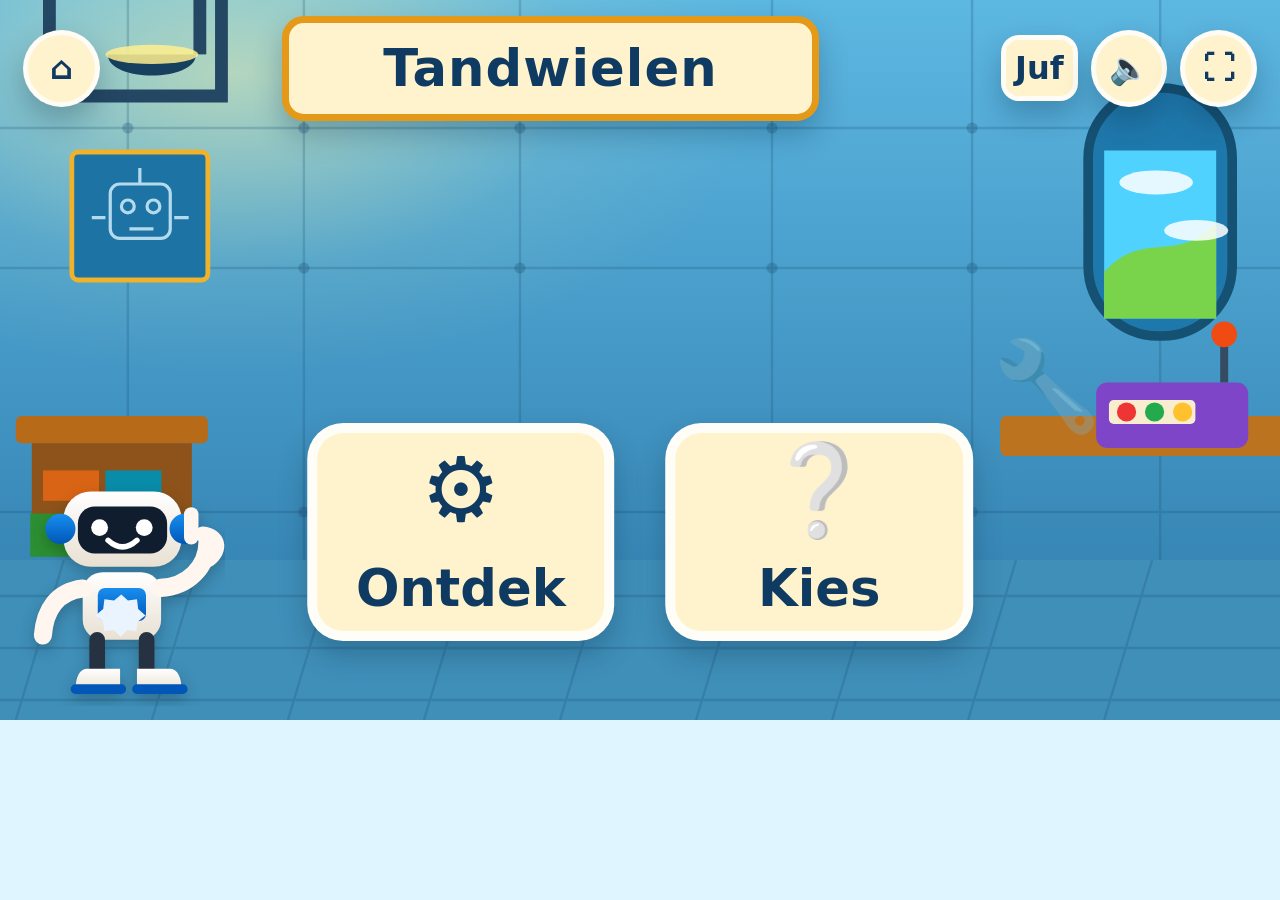
==== commit 9cb4eb2d: "Add files via upload" ====
--- a/index.html
+++ b/index.html
@@ -1,951 +1,57 @@
-<!DOCTYPE html>
+<!doctype html>
 <html lang="nl">
 <head>
-  <meta charset="UTF-8" />
-  <meta name="viewport" content="width=device-width, initial-scale=1.0" />
+  <meta charset="utf-8">
+  <meta name="viewport" content="width=device-width, initial-scale=1, viewport-fit=cover">
   <title>Tandwielwerkplaats</title>
-  <style>
-    :root {
-      --bg: #dff3ff;
-      --wall: #8fd3f4;
-      --wall-dark: #62b6df;
-      --card: #fff6da;
-      --ink: #12355b;
-      --blue: #2389f2;
-      --green: #70c91f;
-      --yellow: #ffd22e;
-      --orange: #ff8a18;
-      --purple: #9b45e8;
-      --red: #f05c5c;
-      --shadow: 0 16px 32px rgba(14, 49, 78, 0.22);
-      --soft-shadow: 0 8px 18px rgba(14, 49, 78, 0.16);
-    }
-
-    * { box-sizing: border-box; }
-
-    html, body { height: 100%; }
-
-    body {
-      margin: 0;
-      font-family: "Trebuchet MS", system-ui, sans-serif;
-      color: var(--ink);
-      background: linear-gradient(180deg, #ffeebd, #d6f4ff);
-      display: flex;
-      align-items: center;
-      justify-content: center;
-      overflow: hidden;
-      user-select: none;
-      -webkit-tap-highlight-color: transparent;
-    }
-
-    button {
-      font-family: inherit;
-      border: 0;
-      cursor: pointer;
-      touch-action: manipulation;
-    }
-
-    .game {
-      width: min(100vw, 1600px);
-      height: min(100vh, 900px);
-      aspect-ratio: 16 / 9;
-      max-height: 100vh;
-      background: linear-gradient(180deg, #9fd9f5 0%, #71c0e6 68%, #5daed7 100%);
-      border-radius: clamp(0px, 1.4vw, 28px);
-      overflow: hidden;
-      position: relative;
-      box-shadow: var(--shadow);
-    }
-
-    .wall-grid {
-      position: absolute;
-      inset: 0;
-      background-image:
-        linear-gradient(rgba(18, 53, 91, 0.08) 2px, transparent 2px),
-        linear-gradient(90deg, rgba(18, 53, 91, 0.08) 2px, transparent 2px);
-      background-size: 220px 145px;
-      opacity: 0.55;
-    }
-
-    .pipe, .pipe2, .pipe3 {
-      position: absolute;
-      background: rgba(44, 96, 126, 0.25);
-      border: 4px solid rgba(18, 53, 91, 0.12);
-      border-radius: 999px;
-    }
-
-    .pipe { width: 14px; height: 34%; right: 8%; top: 12%; }
-    .pipe2 { width: 24%; height: 12px; right: 8%; top: 12%; }
-    .pipe3 { width: 14px; height: 18%; left: 10%; top: 0; }
-
-    .lamp {
-      position: absolute;
-      left: 7%;
-      top: 6%;
-      width: 118px;
-      height: 70px;
-      background: #244761;
-      border-radius: 0 0 65px 65px;
-      box-shadow: 0 18px 45px rgba(255, 244, 171, 0.5);
-    }
-
-    .lamp::after {
-      content: "";
-      position: absolute;
-      left: 18px;
-      right: 18px;
-      bottom: -12px;
-      height: 20px;
-      background: rgba(255, 247, 176, 0.85);
-      border-radius: 50%;
-      filter: blur(2px);
-    }
-
-    .workbench {
-      position: absolute;
-      right: 5%;
-      bottom: 9%;
-      width: 190px;
-      height: 90px;
-      background: #9a6125;
-      border-radius: 18px 18px 8px 8px;
-      box-shadow: var(--soft-shadow);
-      opacity: 0.75;
-    }
-
-    .wrench {
-      position: absolute;
-      right: 12%;
-      top: 43%;
-      font-size: clamp(42px, 5vw, 70px);
-      opacity: 0.42;
-      transform: rotate(-14deg);
-    }
-
-    .robot {
-      position: absolute;
-      left: clamp(10px, 3vw, 34px);
-      bottom: clamp(8px, 2vw, 28px);
-      width: clamp(122px, 17vw, 230px);
-      height: clamp(132px, 18vw, 250px);
-      z-index: 5;
-      pointer-events: none;
-    }
-
-    .robot-head {
-      position: absolute;
-      left: 18%;
-      top: 0;
-      width: 64%;
-      height: 44%;
-      background: #f7fbff;
-      border-radius: 34% 34% 28% 28%;
-      box-shadow: var(--soft-shadow);
-    }
-
-    .robot-face {
-      position: absolute;
-      inset: 18% 12%;
-      background: #102033;
-      border-radius: 30px;
-    }
-
-    .eye {
-      position: absolute;
-      top: 32%;
-      width: 17%;
-      aspect-ratio: 1;
-      background: white;
-      border-radius: 50%;
-      animation: blink 4s infinite;
-    }
-
-    .eye.left { left: 27%; }
-    .eye.right { right: 27%; }
-
-    .smile {
-      position: absolute;
-      left: 34%;
-      bottom: 22%;
-      width: 32%;
-      height: 16%;
-      border-bottom: 5px solid white;
-      border-radius: 0 0 999px 999px;
-    }
-
-    .robot-body {
-      position: absolute;
-      left: 30%;
-      top: 45%;
-      width: 40%;
-      height: 38%;
-      background: #f7fbff;
-      border-radius: 26px;
-      box-shadow: var(--soft-shadow);
-    }
-
-    .robot-body::after {
-      content: "⚙";
-      position: absolute;
-      inset: 24% 28%;
-      display: grid;
-      place-items: center;
-      background: #2d9bf0;
-      color: white;
-      border-radius: 12px;
-      font-size: clamp(18px, 3vw, 34px);
-    }
-
-    .thumb {
-      position: absolute;
-      right: 2%;
-      top: 44%;
-      font-size: clamp(34px, 5vw, 72px);
-      transform: rotate(-8deg);
-    }
-
-    @keyframes blink {
-      0%, 92%, 100% { transform: scaleY(1); }
-      95% { transform: scaleY(0.12); }
-    }
-
-    .topbar {
-      position: absolute;
-      inset: clamp(12px, 2vw, 28px) clamp(12px, 2vw, 28px) auto;
-      display: grid;
-      grid-template-columns: auto 1fr auto auto auto;
-      gap: clamp(8px, 1.2vw, 18px);
-      align-items: center;
-      z-index: 10;
-    }
-
-    .round-btn, .small-pill, .title-sign, .stars {
-      box-shadow: var(--soft-shadow);
-      border: 5px solid rgba(255, 255, 255, 0.75);
-    }
-
-    .round-btn {
-      width: clamp(54px, 6vw, 84px);
-      aspect-ratio: 1;
-      border-radius: 50%;
-      background: linear-gradient(180deg, #ffd65c, #ffb028);
-      color: #113760;
-      font-size: clamp(24px, 3.8vw, 44px);
-      display: grid;
-      place-items: center;
-    }
-
-    .title-sign {
-      justify-self: center;
-      min-width: min(410px, 42vw);
-      background: var(--card);
-      border-radius: 24px;
-      padding: clamp(10px, 1.3vw, 18px) clamp(18px, 2.8vw, 44px);
-      text-align: center;
-      font-size: clamp(28px, 4.2vw, 58px);
-      font-weight: 900;
-      letter-spacing: 0.02em;
-    }
-
-    .stars {
-      display: flex;
-      align-items: center;
-      gap: clamp(4px, 0.7vw, 10px);
-      border-radius: 22px;
-      background: var(--card);
-      padding: clamp(8px, 1vw, 14px) clamp(10px, 1.4vw, 18px);
-      font-size: clamp(26px, 3.5vw, 46px);
-      line-height: 1;
-    }
-
-    .star.off { filter: grayscale(1); opacity: 0.38; }
-
-    .small-pill {
-      border-radius: 20px;
-      background: var(--card);
-      padding: clamp(8px, 1vw, 14px) clamp(12px, 1.5vw, 20px);
-      font-size: clamp(20px, 2.4vw, 34px);
-      font-weight: 900;
-      min-width: 86px;
-      text-align: center;
-    }
-
-    .switch {
-      background: rgba(255,255,255,0.82);
-      border: 4px solid rgba(255,255,255,0.8);
-      border-radius: 18px;
-      padding: clamp(7px, 0.9vw, 12px) clamp(9px, 1vw, 15px);
-      font-size: clamp(18px, 2vw, 28px);
-      font-weight: 900;
-      box-shadow: var(--soft-shadow);
-    }
-
-    .switch.active { background: #d9f99d; }
-
-    .gear-stage {
-      position: absolute;
-      left: clamp(24px, 4vw, 74px);
-      right: clamp(24px, 4vw, 74px);
-      top: 28%;
-      height: 32%;
-      display: flex;
-      align-items: center;
-      justify-content: center;
-      z-index: 4;
-    }
-
-    .gear-row {
-      display: flex;
-      align-items: center;
-      justify-content: center;
-      gap: 0;
-      width: 100%;
-      padding-left: clamp(80px, 12vw, 190px);
-    }
-
-    .gear-wrap {
-      position: relative;
-      width: var(--size);
-      aspect-ratio: 1;
-      margin-left: calc(var(--size) * -0.06);
-      margin-right: calc(var(--size) * -0.06);
-      display: grid;
-      place-items: center;
-    }
-
-    .gear {
-      width: 100%;
-      height: 100%;
-      border-radius: 50%;
-      position: relative;
-      color: var(--gear-color);
-      background:
-        radial-gradient(circle at center, #243140 0 9%, #0f172a 9.5% 14%, transparent 14.5%),
-        radial-gradient(circle at 35% 30%, rgba(255,255,255,0.45), transparent 20%),
-        repeating-conic-gradient(from 0deg, currentColor 0deg 9deg, transparent 9deg 18deg),
-        radial-gradient(circle at center, currentColor 0 57%, transparent 58%);
-      filter: drop-shadow(0 12px 10px rgba(18,53,91,0.24));
-    }
-
-    .gear::before {
-      content: "";
-      position: absolute;
-      inset: 21%;
-      border-radius: 50%;
-      background: rgba(255,255,255,0.78);
-      border: clamp(5px, 0.8vw, 10px) solid currentColor;
-    }
-
-    .gear.target {
-      outline: clamp(6px, 0.8vw, 12px) solid rgba(255,255,255,0.82);
-      outline-offset: clamp(6px, 0.8vw, 12px);
-      filter: drop-shadow(0 0 18px rgba(199, 91, 255, 0.86)) drop-shadow(0 14px 12px rgba(18,53,91,0.22));
-    }
-
-    .gear-target-mark {
-      position: absolute;
-      inset: 0;
-      display: grid;
-      place-items: center;
-      font-size: calc(var(--size) * 0.45);
-      color: white;
-      font-weight: 900;
-      text-shadow: 0 4px 8px rgba(44, 21, 80, 0.42);
-      z-index: 3;
-      pointer-events: none;
-    }
-
-    .arrow-marker {
-      position: absolute;
-      inset: 0;
-      display: grid;
-      place-items: center;
-      z-index: 3;
-      pointer-events: none;
-    }
-
-    .arrow-disc {
-      width: 62%;
-      aspect-ratio: 1;
-      border-radius: 50%;
-      display: grid;
-      place-items: center;
-      font-size: calc(var(--size) * 0.42);
-      color: white;
-      text-shadow: 0 4px 8px rgba(0,0,0,0.25);
-      animation-duration: 1.25s;
-      animation-iteration-count: infinite;
-      animation-timing-function: linear;
-    }
-
-    .spin-right { animation-name: spinRight; }
-    .spin-left { animation-name: spinLeft; }
-
-    .gear.spin-right { animation: spinRight 1.25s linear infinite; }
-    .gear.spin-left { animation: spinLeft 1.25s linear infinite; }
-
-    @keyframes spinRight { to { transform: rotate(360deg); } }
-    @keyframes spinLeft { to { transform: rotate(-360deg); } }
-
-    .highlight {
-      animation: pulse 0.8s ease-in-out 2;
-    }
-
-    @keyframes pulse {
-      0%, 100% { transform: scale(1); }
-      50% { transform: scale(1.08); }
-    }
-
-    .answer-zone {
-      position: absolute;
-      left: 50%;
-      bottom: clamp(22px, 4vw, 58px);
-      transform: translateX(-50%);
-      display: flex;
-      gap: clamp(18px, 3vw, 44px);
-      align-items: center;
-      justify-content: center;
-      z-index: 12;
-    }
-
-    .answer {
-      width: clamp(160px, 20vw, 320px);
-      height: clamp(88px, 10vw, 150px);
-      border-radius: 28px;
-      display: grid;
-      place-items: center;
-      color: white;
-      font-size: clamp(58px, 8vw, 120px);
-      font-weight: 900;
-      border: 6px solid rgba(255,255,255,0.72);
-      box-shadow: var(--shadow);
-      transition: transform 0.08s ease, filter 0.15s ease;
-    }
-
-    .answer:active { transform: scale(0.97); }
-    .answer.left { background: linear-gradient(180deg, #8edb3d, #55b81b); }
-    .answer.right { background: linear-gradient(180deg, #47a7ff, #1675df); }
-    .answer .spin-icon { display: inline-block; animation-duration: 1.05s; animation-iteration-count: infinite; animation-timing-function: linear; }
-    .answer.left .spin-icon { animation-name: spinLeft; }
-    .answer.right .spin-icon { animation-name: spinRight; }
-
-    .feedback {
-      position: absolute;
-      left: 50%;
-      top: 19%;
-      transform: translateX(-50%) scale(0.9);
-      opacity: 0;
-      pointer-events: none;
-      z-index: 20;
-      background: #fff7de;
-      border: 5px solid rgba(255,255,255,0.85);
-      border-radius: 34px;
-      padding: clamp(10px, 1.4vw, 18px) clamp(24px, 3vw, 44px);
-      font-size: clamp(34px, 5vw, 72px);
-      font-weight: 900;
-      box-shadow: var(--shadow);
-      transition: opacity 0.2s ease, transform 0.2s ease;
-    }
-
-    .feedback.show {
-      opacity: 1;
-      transform: translateX(-50%) scale(1);
-    }
-
-    .feedback.good { color: #20812e; }
-    .feedback.try { color: #b45309; }
-
-    .sparkles {
-      position: absolute;
-      inset: 0;
-      pointer-events: none;
-      z-index: 18;
-      overflow: hidden;
-    }
-
-    .sparkle {
-      position: absolute;
-      font-size: clamp(24px, 3vw, 46px);
-      animation: pop 0.85s ease-out forwards;
-    }
-
-    @keyframes pop {
-      0% { transform: scale(0.2) translateY(20px); opacity: 0; }
-      30% { opacity: 1; }
-      100% { transform: scale(1.2) translateY(-50px); opacity: 0; }
-    }
-
-    .bottom-tools {
-      position: absolute;
-      right: clamp(12px, 2vw, 28px);
-      bottom: clamp(12px, 2vw, 28px);
-      display: flex;
-      gap: 10px;
-      z-index: 22;
-    }
-
-    .tool-btn {
-      min-width: clamp(54px, 6vw, 82px);
-      height: clamp(48px, 5.6vw, 70px);
-      border-radius: 18px;
-      background: rgba(255,255,255,0.86);
-      border: 4px solid rgba(255,255,255,0.78);
-      font-size: clamp(22px, 2.8vw, 36px);
-      box-shadow: var(--soft-shadow);
-      font-weight: 900;
-    }
-
-    .mode-menu {
-      position: absolute;
-      left: 50%;
-      bottom: clamp(22px, 4vw, 58px);
-      transform: translateX(-50%);
-      display: flex;
-      gap: clamp(18px, 3vw, 38px);
-      z-index: 30;
-    }
-
-    .mode-card {
-      width: clamp(210px, 26vw, 360px);
-      height: clamp(140px, 16vw, 220px);
-      border-radius: 34px;
-      border: 7px solid rgba(255,255,255,0.78);
-      box-shadow: var(--shadow);
-      background: var(--card);
-      display: grid;
-      place-items: center;
-      font-size: clamp(30px, 4vw, 62px);
-      font-weight: 900;
-      color: var(--ink);
-    }
-
-    .mode-card span {
-      display: block;
-      font-size: clamp(58px, 7vw, 112px);
-      line-height: 1;
-      margin-bottom: 4px;
-    }
-
-    .hidden { display: none !important; }
-
-    .teacher-panel {
-      position: absolute;
-      right: clamp(12px, 2vw, 28px);
-      top: clamp(94px, 11vw, 138px);
-      z-index: 25;
-      background: rgba(255,246,218,0.96);
-      border: 5px solid rgba(255,255,255,0.82);
-      box-shadow: var(--shadow);
-      border-radius: 24px;
-      padding: 14px;
-      display: grid;
-      gap: 10px;
-      width: min(280px, 30vw);
-    }
-
-    .teacher-panel button {
-      border-radius: 18px;
-      padding: 13px;
-      font-size: clamp(18px, 1.8vw, 25px);
-      font-weight: 900;
-      background: white;
-      color: var(--ink);
-      box-shadow: var(--soft-shadow);
-    }
-
-    .meter {
-      position: absolute;
-      left: 50%;
-      bottom: 20%;
-      transform: translateX(-50%);
-      width: min(520px, 42vw);
-      height: 18px;
-      border-radius: 999px;
-      background: rgba(255,255,255,0.5);
-      overflow: hidden;
-      box-shadow: inset 0 2px 7px rgba(0,0,0,0.12);
-      z-index: 7;
-    }
-
-    .meter-fill {
-      width: var(--energy);
-      height: 100%;
-      background: linear-gradient(90deg, #ffca2e, #8ddd2a);
-      border-radius: inherit;
-      transition: width 0.4s ease;
-    }
-
-    @media (max-width: 900px) {
-      .topbar {
-        grid-template-columns: auto 1fr auto auto;
-      }
-      .switch.teacher-toggle { display: none; }
-      .gear-stage { top: 30%; }
-      .gear-row { padding-left: 80px; }
-      .robot { opacity: 0.95; }
-      .workbench, .wrench { opacity: 0.35; }
-    }
-
-    @media (max-width: 650px) {
-      .title-sign { min-width: 0; }
-      .stars { display: none; }
-      .answer-zone { bottom: 12px; }
-      .answer { width: 42vw; }
-      .robot { width: 104px; height: 118px; }
-    }
-  </style>
+  <link rel="stylesheet" href="style.css">
 </head>
 <body>
-  <main class="game" id="game">
-    <div class="wall-grid"></div>
-    <div class="pipe"></div><div class="pipe2"></div><div class="pipe3"></div>
-    <div class="lamp"></div>
-    <div class="workbench"></div>
-    <div class="wrench">🔧</div>
-    <div class="sparkles" id="sparkles"></div>
+  <main id="app" class="app">
+    <img class="background" src="assets/background-workshop.svg" alt="">
 
-    <section class="topbar">
-      <button class="round-btn" id="helpBtn" aria-label="hulp">💡</button>
-      <div class="title-sign" id="title">Kies!</div>
-      <div class="stars" id="stars" aria-label="sterren"><span>⭐</span><span>⭐</span><span class="star off">⭐</span></div>
-      <div class="small-pill" id="count">0</div>
-      <button class="switch teacher-toggle" id="teacherBtn">Juf</button>
+    <header class="topbar">
+      <button id="homeBtn" class="icon-btn" aria-label="menu">⌂</button>
+      <div id="titleSign" class="title-sign">Tandwielen</div>
+      <button id="teacherBtn" class="small-btn">Juf</button>
+      <button id="soundBtn" class="icon-btn" aria-label="geluid">🔈</button>
+      <button id="fullBtn" class="icon-btn" aria-label="volledig scherm">⛶</button>
+    </header>
+
+    <section id="menu" class="menu">
+      <button id="discoverBtn" class="mode-card">
+        <span>⚙️</span>
+        <b>Ontdek</b>
+      </button>
+      <button id="predictBtn" class="mode-card">
+        <span>❔</span>
+        <b>Kies</b>
+      </button>
     </section>
 
-    <section class="gear-stage">
-      <div class="gear-row" id="gearRow"></div>
+    <canvas id="gearCanvas" class="gear-canvas" aria-label="tandwielveld"></canvas>
+
+    <img class="robot" src="assets/robot.svg" alt="robot">
+
+    <section id="predictControls" class="answer-zone hidden">
+      <button id="leftBtn" class="answer left" aria-label="linksom"><span>↺</span></button>
+      <button id="rightBtn" class="answer right" aria-label="rechtsom"><span>↻</span></button>
     </section>
 
-    <div class="meter" aria-hidden="true"><div class="meter-fill" id="energy" style="--energy: 0%"></div></div>
-
-    <div class="robot" aria-hidden="true">
-      <div class="robot-head"><div class="robot-face"><div class="eye left"></div><div class="eye right"></div><div class="smile"></div></div></div>
-      <div class="robot-body"></div>
-      <div class="thumb">👍</div>
-    </div>
-
-    <div class="feedback" id="feedback">Goed!</div>
-
-    <section class="answer-zone" id="answers">
-      <button class="answer left" id="leftAnswer" aria-label="linksom"><span class="spin-icon">↺</span></button>
-      <button class="answer right" id="rightAnswer" aria-label="rechtsom"><span class="spin-icon">↻</span></button>
+    <section id="discoverTray" class="tray hidden">
+      <button id="addGearBtn" class="small-btn">+ ⚙️</button>
+      <button id="resetBtn" class="small-btn">↺</button>
     </section>
 
-    <section class="mode-menu" id="modeMenu">
-      <button class="mode-card" id="exploreMode"><span>⚙️</span>Ontdek</button>
-      <button class="mode-card" id="predictMode"><span>❔</span>Kies</button>
-    </section>
+    <aside id="teacherPanel" class="teacher-panel hidden">
+      <button id="slowBtn">Langzaam</button>
+      <button id="showBtn">Toon</button>
+      <button id="newBtn">Nieuw</button>
+    </aside>
 
-    <section class="teacher-panel hidden" id="teacherPanel">
-      <button id="checkLaterBtn">Bespreek</button>
-      <button id="showAnswerBtn">Toon</button>
-      <button id="newPuzzleBtn">Nieuw</button>
-      <button id="fullBtn">Vol scherm</button>
-    </section>
-
-    <section class="bottom-tools">
-      <button class="tool-btn" id="soundBtn" aria-label="geluid">🔈</button>
-      <button class="tool-btn" id="resetBtn" aria-label="opnieuw">↺</button>
-    </section>
+    <div id="feedback" class="feedback hidden">Goed!</div>
   </main>
 
-  <script>
-    const colors = ['#70c91f', '#ffd22e', '#36a8ff', '#ff8a18', '#9b45e8', '#ff5f8f', '#2dd4bf'];
-    const sizes = [1.08, 0.92, 1.0, 0.78, 1.04, 0.88, 0.96];
-    let mode = null;
-    let level = 1;
-    let score = 0;
-    let streak = 0;
-    let soundOn = true;
-    let teacherMode = false;
-    let discussMode = false;
-    let answered = false;
-    let puzzle = null;
-    let audioCtx = null;
-
-    const gearRow = document.getElementById('gearRow');
-    const feedback = document.getElementById('feedback');
-    const stars = document.getElementById('stars');
-    const count = document.getElementById('count');
-    const energy = document.getElementById('energy');
-    const title = document.getElementById('title');
-    const answers = document.getElementById('answers');
-    const modeMenu = document.getElementById('modeMenu');
-    const teacherPanel = document.getElementById('teacherPanel');
-
-    function makePuzzle() {
-      const maxGears = Math.min(3 + Math.floor(level / 2), 7);
-      const minGears = mode === 'explore' ? 2 : Math.min(2 + Math.floor(level / 4), 4);
-      const gears = randomInt(minGears, maxGears);
-      const start = Math.random() > 0.5 ? 'right' : 'left';
-      const targetIndex = mode === 'explore' ? randomInt(1, gears - 1) : gears - 1;
-      return { gears, start, targetIndex };
-    }
-
-    function directionFor(index) {
-      const same = index % 2 === 0;
-      if (same) return puzzle.start;
-      return puzzle.start === 'right' ? 'left' : 'right';
-    }
-
-    function renderPuzzle({ revealAll = false } = {}) {
-      puzzle = puzzle || makePuzzle();
-      gearRow.innerHTML = '';
-      const base = Math.max(72, Math.min(window.innerWidth * 0.13, 170));
-
-      for (let i = 0; i < puzzle.gears; i++) {
-        const wrap = document.createElement('div');
-        const size = base * sizes[i % sizes.length];
-        wrap.className = 'gear-wrap';
-        wrap.style.setProperty('--size', `${size}px`);
-        wrap.style.setProperty('--gear-color', i === puzzle.targetIndex ? colors[4] : colors[i % colors.length]);
-
-        const gear = document.createElement('div');
-        gear.className = 'gear';
-        if (i === puzzle.targetIndex && mode === 'predict' && !revealAll) gear.classList.add('target');
-        gear.dataset.index = i;
-        gear.dataset.dir = directionFor(i);
-
-        const showArrow = revealAll || mode === 'explore' || i === 0 || (answered && mode === 'predict');
-        if (showArrow) {
-          gear.classList.add(directionFor(i) === 'right' ? 'spin-right' : 'spin-left');
-        }
-
-        wrap.appendChild(gear);
-
-        if (showArrow) {
-          const marker = document.createElement('div');
-          marker.className = 'arrow-marker';
-          const disc = document.createElement('div');
-          disc.className = `arrow-disc ${directionFor(i) === 'right' ? 'spin-right' : 'spin-left'}`;
-          disc.textContent = directionFor(i) === 'right' ? '↻' : '↺';
-          marker.appendChild(disc);
-          wrap.appendChild(marker);
-        }
-
-        if (mode === 'predict' && i === puzzle.targetIndex && !answered && !revealAll) {
-          const mark = document.createElement('div');
-          mark.className = 'gear-target-mark';
-          mark.textContent = '?';
-          wrap.appendChild(mark);
-        }
-
-        wrap.addEventListener('pointerdown', () => {
-          if (mode !== 'explore') return;
-          gear.classList.toggle(directionFor(i) === 'right' ? 'spin-right' : 'spin-left');
-          popGear(wrap);
-          playTone(420, 0.06);
-        });
-
-        gearRow.appendChild(wrap);
-      }
-
-      updateHud();
-    }
-
-    function updateHud() {
-      if (!mode) {
-        title.textContent = 'Tandwielen';
-        count.textContent = '▶';
-        answers.classList.add('hidden');
-        return;
-      }
-      title.textContent = mode === 'explore' ? 'Ontdek' : 'Kies!';
-      count.textContent = String(score);
-      answers.classList.toggle('hidden', mode === 'explore');
-      const filled = Math.min(streak, 3);
-      stars.innerHTML = [0,1,2].map(i => `<span class="${i < filled ? '' : 'star off'}">⭐</span>`).join('');
-      energy.style.setProperty('--energy', `${Math.min((streak / 5) * 100, 100)}%`);
-    }
-
-    function choose(dir) {
-      if (mode !== 'predict' || answered) return;
-      if (discussMode) {
-        showFeedback('Denk...', 'try');
-        return;
-      }
-      const correct = directionFor(puzzle.targetIndex);
-      answered = true;
-      if (dir === correct) {
-        score++;
-        streak++;
-        showFeedback('Goed!', 'good');
-        spark();
-        playSuccess();
-      } else {
-        streak = 0;
-        showFeedback('Bijna!', 'try');
-        playWrong();
-      }
-      renderPuzzle({ revealAll: true });
-      setTimeout(nextRound, dir === correct ? 1200 : 1600);
-    }
-
-    function nextRound() {
-      answered = false;
-      level = Math.max(1, Math.floor(score / 3) + 1);
-      puzzle = makePuzzle();
-      hideFeedback();
-      renderPuzzle();
-    }
-
-    function showHelp() {
-      if (!mode) return;
-      if (mode === 'explore') {
-        showFeedback('Draai!', 'good');
-        document.querySelectorAll('.gear').forEach(g => g.classList.add(g.dataset.dir === 'right' ? 'spin-right' : 'spin-left'));
-        playTone(520, 0.08);
-        return;
-      }
-      animateSteps();
-    }
-
-    function animateSteps() {
-      const wraps = [...document.querySelectorAll('.gear-wrap')];
-      wraps.forEach(w => w.classList.remove('highlight'));
-      let i = 0;
-      const limit = puzzle.targetIndex;
-      const timer = setInterval(() => {
-        wraps[i]?.classList.add('highlight');
-        playTone(360 + i * 60, 0.05);
-        i++;
-        if (i > limit) clearInterval(timer);
-      }, 420);
-    }
-
-    function showAnswer() {
-      if (!mode) return;
-      answered = true;
-      showFeedback(directionFor(puzzle.targetIndex) === 'right' ? '↻' : '↺', 'good');
-      renderPuzzle({ revealAll: true });
-    }
-
-    function showFeedback(text, type) {
-      feedback.textContent = text;
-      feedback.className = `feedback show ${type}`;
-    }
-
-    function hideFeedback() {
-      feedback.className = 'feedback';
-    }
-
-    function spark() {
-      const layer = document.getElementById('sparkles');
-      const icons = ['⭐', '✨', '⚙️'];
-      for (let i = 0; i < 12; i++) {
-        const s = document.createElement('div');
-        s.className = 'sparkle';
-        s.textContent = icons[i % icons.length];
-        s.style.left = `${randomInt(42, 74)}%`;
-        s.style.top = `${randomInt(24, 50)}%`;
-        s.style.animationDelay = `${i * 0.04}s`;
-        layer.appendChild(s);
-        setTimeout(() => s.remove(), 1100);
-      }
-    }
-
-    function popGear(wrap) {
-      wrap.classList.remove('highlight');
-      void wrap.offsetWidth;
-      wrap.classList.add('highlight');
-    }
-
-    function startMode(nextMode) {
-      mode = nextMode;
-      score = 0;
-      streak = 0;
-      level = 1;
-      answered = false;
-      discussMode = false;
-      modeMenu.classList.add('hidden');
-      puzzle = makePuzzle();
-      hideFeedback();
-      renderPuzzle({ revealAll: mode === 'explore' });
-    }
-
-    function resetGame() {
-      mode = null;
-      puzzle = null;
-      score = 0;
-      streak = 0;
-      level = 1;
-      answered = false;
-      discussMode = false;
-      hideFeedback();
-      gearRow.innerHTML = '';
-      modeMenu.classList.remove('hidden');
-      updateHud();
-    }
-
-    function randomInt(min, max) {
-      return Math.floor(Math.random() * (max - min + 1)) + min;
-    }
-
-    function getAudio() {
-      if (!audioCtx) audioCtx = new (window.AudioContext || window.webkitAudioContext)();
-      return audioCtx;
-    }
-
-    function playTone(freq, duration = 0.1, type = 'sine') {
-      if (!soundOn) return;
-      const ctx = getAudio();
-      const osc = ctx.createOscillator();
-      const gain = ctx.createGain();
-      osc.type = type;
-      osc.frequency.value = freq;
-      gain.gain.setValueAtTime(0.001, ctx.currentTime);
-      gain.gain.exponentialRampToValueAtTime(0.12, ctx.currentTime + 0.01);
-      gain.gain.exponentialRampToValueAtTime(0.001, ctx.currentTime + duration);
-      osc.connect(gain).connect(ctx.destination);
-      osc.start();
-      osc.stop(ctx.currentTime + duration + 0.02);
-    }
-
-    function playSuccess() {
-      playTone(520, 0.08);
-      setTimeout(() => playTone(660, 0.08), 90);
-      setTimeout(() => playTone(820, 0.12), 180);
-    }
-
-    function playWrong() {
-      playTone(240, 0.12, 'triangle');
-      setTimeout(() => playTone(210, 0.12, 'triangle'), 130);
-    }
-
-    document.getElementById('exploreMode').addEventListener('click', () => startMode('explore'));
-    document.getElementById('predictMode').addEventListener('click', () => startMode('predict'));
-    document.getElementById('leftAnswer').addEventListener('click', () => choose('left'));
-    document.getElementById('rightAnswer').addEventListener('click', () => choose('right'));
-    document.getElementById('helpBtn').addEventListener('click', showHelp);
-    document.getElementById('resetBtn').addEventListener('click', resetGame);
-    document.getElementById('soundBtn').addEventListener('click', () => {
-      soundOn = !soundOn;
-      document.getElementById('soundBtn').textContent = soundOn ? '🔈' : '🔇';
-      if (soundOn) playTone(500, 0.06);
-    });
-    document.getElementById('teacherBtn').addEventListener('click', () => {
-      teacherMode = !teacherMode;
-      teacherPanel.classList.toggle('hidden', !teacherMode);
-      document.getElementById('teacherBtn').classList.toggle('active', teacherMode);
-    });
-    document.getElementById('checkLaterBtn').addEventListener('click', () => {
-      discussMode = !discussMode;
-      document.getElementById('checkLaterBtn').classList.toggle('active', discussMode);
-      showFeedback(discussMode ? 'Denk...' : 'Kies!', 'try');
-    });
-    document.getElementById('showAnswerBtn').addEventListener('click', showAnswer);
-    document.getElementById('newPuzzleBtn').addEventListener('click', nextRound);
-    document.getElementById('fullBtn').addEventListener('click', () => {
-      const el = document.documentElement;
-      if (!document.fullscreenElement && el.requestFullscreen) el.requestFullscreen();
-      else if (document.exitFullscreen) document.exitFullscreen();
-    });
-
-    window.addEventListener('resize', () => {
-      if (mode) renderPuzzle({ revealAll: mode === 'explore' || answered });
-    });
-
-    updateHud();
-  </script>
+  <script src="game.js"></script>
 </body>
 </html>
--- a/style.css
+++ b/style.css
@@ -0,0 +1,226 @@
+:root {
+  --ink: #0f3b63;
+  --cream: #fff3ce;
+  --yellow: #ffcb31;
+  --green: #72c824;
+  --blue: #2389ee;
+  --purple: #9b45e8;
+  --orange: #ff8b18;
+  --red: #ef4444;
+  --shadow: 0 14px 28px rgba(4, 35, 61, .26);
+}
+
+* { box-sizing: border-box; }
+
+html, body {
+  margin: 0;
+  width: 100%;
+  height: 100%;
+  overflow: hidden;
+  font-family: "Trebuchet MS", system-ui, sans-serif;
+  background: #dff5ff;
+  color: var(--ink);
+  user-select: none;
+  touch-action: none;
+}
+
+button {
+  font: inherit;
+  border: 0;
+  cursor: pointer;
+  touch-action: manipulation;
+}
+
+.app {
+  position: relative;
+  width: 100vw;
+  height: 100vh;
+  max-width: 177.78vh;
+  max-height: 56.25vw;
+  margin: auto;
+  overflow: hidden;
+  background: #8bd2f2;
+}
+
+.background {
+  position: absolute;
+  inset: 0;
+  width: 100%;
+  height: 100%;
+  object-fit: cover;
+}
+
+.gear-canvas {
+  position: absolute;
+  inset: 0;
+  width: 100%;
+  height: 100%;
+  z-index: 4;
+}
+
+.topbar {
+  position: absolute;
+  left: 1.8%;
+  right: 1.8%;
+  top: 2.2%;
+  z-index: 10;
+  display: grid;
+  grid-template-columns: auto 1fr auto auto auto;
+  gap: 1vw;
+  align-items: center;
+}
+
+.title-sign {
+  justify-self: center;
+  min-width: min(42vw, 560px);
+  padding: clamp(10px, 1.2vw, 18px) clamp(22px, 3vw, 50px);
+  border-radius: 22px;
+  border: clamp(4px, .55vw, 8px) solid #e49a18;
+  background: var(--cream);
+  box-shadow: var(--shadow);
+  text-align: center;
+  font-weight: 900;
+  font-size: clamp(26px, 4vw, 66px);
+  letter-spacing: .02em;
+}
+
+.icon-btn, .small-btn {
+  min-width: clamp(54px, 6vw, 92px);
+  min-height: clamp(48px, 5.2vw, 76px);
+  border-radius: 18px;
+  border: clamp(3px, .45vw, 6px) solid rgba(255,255,255,.8);
+  box-shadow: var(--shadow);
+  background: var(--cream);
+  color: var(--ink);
+  font-weight: 900;
+  font-size: clamp(21px, 2.5vw, 34px);
+}
+
+.icon-btn { border-radius: 50%; aspect-ratio: 1; padding: 0; }
+
+.menu {
+  position: absolute;
+  z-index: 12;
+  left: 50%;
+  bottom: 11%;
+  transform: translateX(-50%);
+  display: flex;
+  gap: clamp(20px, 4vw, 60px);
+}
+
+.mode-card {
+  width: clamp(210px, 24vw, 390px);
+  height: clamp(145px, 17vw, 250px);
+  border-radius: 36px;
+  border: clamp(6px, .8vw, 10px) solid rgba(255,255,255,.85);
+  box-shadow: var(--shadow);
+  background: var(--cream);
+  color: var(--ink);
+  display: grid;
+  place-items: center;
+  font-size: clamp(34px, 4vw, 64px);
+  font-weight: 900;
+}
+
+.mode-card span {
+  display: block;
+  font-size: clamp(58px, 7vw, 112px);
+  line-height: 1;
+}
+
+.robot {
+  position: absolute;
+  left: 1.6%;
+  bottom: 2%;
+  width: clamp(120px, 16vw, 245px);
+  z-index: 8;
+  pointer-events: none;
+}
+
+.answer-zone {
+  position: absolute;
+  left: 50%;
+  bottom: 5%;
+  z-index: 11;
+  transform: translateX(-50%);
+  display: flex;
+  gap: clamp(22px, 4vw, 70px);
+}
+
+.answer {
+  width: clamp(170px, 22vw, 360px);
+  height: clamp(88px, 10vw, 158px);
+  border-radius: 30px;
+  border: clamp(5px, .7vw, 9px) solid rgba(255,255,255,.82);
+  box-shadow: var(--shadow);
+  color: white;
+  font-weight: 900;
+  font-size: clamp(62px, 8vw, 128px);
+}
+
+.answer.left { background: linear-gradient(#8dda45, #54b51b); }
+.answer.right { background: linear-gradient(#4db0ff, #1677dd); }
+
+.answer.left span { display: inline-block; animation: spinLeft 2.4s linear infinite; }
+.answer.right span { display: inline-block; animation: spinRight 2.4s linear infinite; }
+
+.tray {
+  position: absolute;
+  left: 50%;
+  bottom: 4%;
+  z-index: 11;
+  transform: translateX(-50%);
+  display: flex;
+  gap: 18px;
+}
+
+.teacher-panel {
+  position: absolute;
+  right: 2%;
+  top: 14%;
+  z-index: 13;
+  display: grid;
+  gap: 10px;
+  padding: 12px;
+  background: rgba(255,243,206,.95);
+  border: 5px solid rgba(255,255,255,.8);
+  border-radius: 22px;
+  box-shadow: var(--shadow);
+}
+
+.teacher-panel button {
+  padding: 12px 18px;
+  border-radius: 16px;
+  background: white;
+  color: var(--ink);
+  box-shadow: 0 6px 14px rgba(4,35,61,.15);
+  font-size: clamp(18px, 1.7vw, 28px);
+  font-weight: 900;
+}
+
+.feedback {
+  position: absolute;
+  left: 50%;
+  top: 19%;
+  z-index: 20;
+  transform: translateX(-50%);
+  border-radius: 34px;
+  border: 6px solid rgba(255,255,255,.85);
+  background: var(--cream);
+  box-shadow: var(--shadow);
+  padding: clamp(12px, 1.6vw, 22px) clamp(28px, 4vw, 62px);
+  color: #18842c;
+  font-size: clamp(42px, 5vw, 82px);
+  font-weight: 900;
+}
+
+.hidden { display: none !important; }
+
+@keyframes spinRight { to { transform: rotate(360deg); } }
+@keyframes spinLeft { to { transform: rotate(-360deg); } }
+
+@media (max-width: 760px) {
+  .title-sign { min-width: 30vw; font-size: 28px; }
+  .teacher-panel { right: 1%; top: 20%; }
+  .robot { width: 110px; }
+}
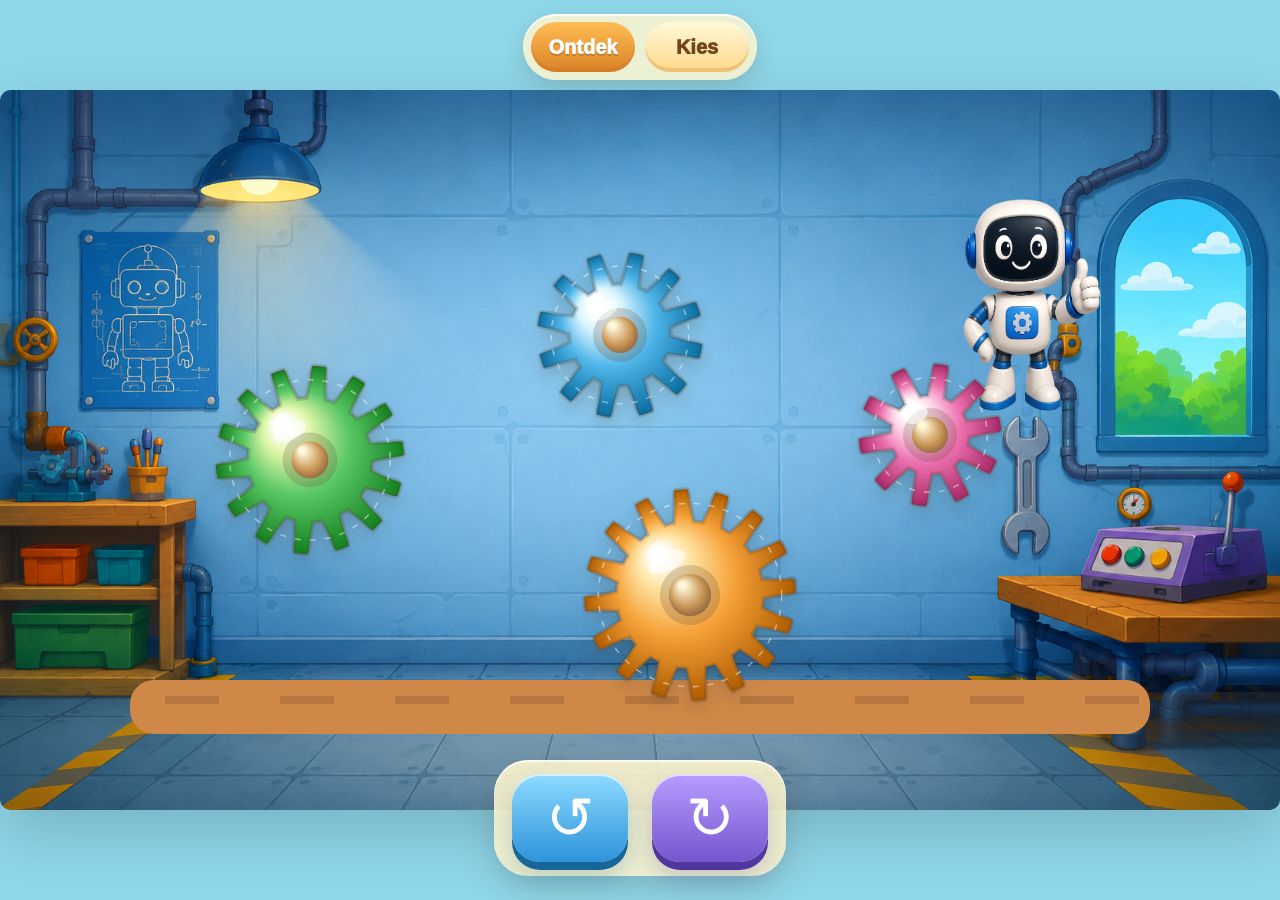
==== commit 9cd17ffc: "Add files via upload" ====
--- a/index.html
+++ b/index.html
@@ -1,57 +1,27 @@
-<!doctype html>
+<!DOCTYPE html>
 <html lang="nl">
 <head>
-  <meta charset="utf-8">
-  <meta name="viewport" content="width=device-width, initial-scale=1, viewport-fit=cover">
-  <title>Tandwielwerkplaats</title>
-  <link rel="stylesheet" href="style.css">
+  <meta charset="utf-8" />
+  <meta name="viewport" content="width=device-width, initial-scale=1, viewport-fit=cover, user-scalable=no" />
+  <title>Tandwielenwerkplaats</title>
+  <link rel="stylesheet" href="style.css" />
 </head>
 <body>
-  <main id="app" class="app">
-    <img class="background" src="assets/background-workshop.svg" alt="">
+  <main id="app" aria-label="Tandwielenwerkplaats">
+    <canvas id="gameCanvas" aria-label="Tandwielspel"></canvas>
 
-    <header class="topbar">
-      <button id="homeBtn" class="icon-btn" aria-label="menu">⌂</button>
-      <div id="titleSign" class="title-sign">Tandwielen</div>
-      <button id="teacherBtn" class="small-btn">Juf</button>
-      <button id="soundBtn" class="icon-btn" aria-label="geluid">🔈</button>
-      <button id="fullBtn" class="icon-btn" aria-label="volledig scherm">⛶</button>
-    </header>
+    <div class="topbar" aria-label="Spelkeuze">
+      <button id="discoverBtn" class="mode active" type="button">Ontdek</button>
+      <button id="chooseBtn" class="mode" type="button">Kies</button>
+    </div>
 
-    <section id="menu" class="menu">
-      <button id="discoverBtn" class="mode-card">
-        <span>⚙️</span>
-        <b>Ontdek</b>
-      </button>
-      <button id="predictBtn" class="mode-card">
-        <span>❔</span>
-        <b>Kies</b>
-      </button>
+    <section id="choosePanel" class="choose-panel" aria-label="Kies de draairichting" hidden>
+      <button id="leftBtn" class="answer" type="button" aria-label="Linksom"><span>↺</span></button>
+      <button id="rightBtn" class="answer" type="button" aria-label="Rechtsom"><span>↻</span></button>
     </section>
 
-    <canvas id="gearCanvas" class="gear-canvas" aria-label="tandwielveld"></canvas>
-
-    <img class="robot" src="assets/robot.svg" alt="robot">
-
-    <section id="predictControls" class="answer-zone hidden">
-      <button id="leftBtn" class="answer left" aria-label="linksom"><span>↺</span></button>
-      <button id="rightBtn" class="answer right" aria-label="rechtsom"><span>↻</span></button>
-    </section>
-
-    <section id="discoverTray" class="tray hidden">
-      <button id="addGearBtn" class="small-btn">+ ⚙️</button>
-      <button id="resetBtn" class="small-btn">↺</button>
-    </section>
-
-    <aside id="teacherPanel" class="teacher-panel hidden">
-      <button id="slowBtn">Langzaam</button>
-      <button id="showBtn">Toon</button>
-      <button id="newBtn">Nieuw</button>
-    </aside>
-
-    <div id="feedback" class="feedback hidden">Goed!</div>
+    <div id="feedback" class="feedback" aria-live="polite"></div>
   </main>
-
   <script src="game.js"></script>
 </body>
 </html>
--- a/style.css
+++ b/style.css
@@ -1,226 +1,22 @@
-:root {
-  --ink: #0f3b63;
-  --cream: #fff3ce;
-  --yellow: #ffcb31;
-  --green: #72c824;
-  --blue: #2389ee;
-  --purple: #9b45e8;
-  --orange: #ff8b18;
-  --red: #ef4444;
-  --shadow: 0 14px 28px rgba(4, 35, 61, .26);
+:root{
+  --panel:#fff6cf;
+  --panel-dark:#d98b38;
+  --green:#5abf55;
+  --purple:#8560d7;
 }
-
-* { box-sizing: border-box; }
-
-html, body {
-  margin: 0;
-  width: 100%;
-  height: 100%;
-  overflow: hidden;
-  font-family: "Trebuchet MS", system-ui, sans-serif;
-  background: #dff5ff;
-  color: var(--ink);
-  user-select: none;
-  touch-action: none;
-}
-
-button {
-  font: inherit;
-  border: 0;
-  cursor: pointer;
-  touch-action: manipulation;
-}
-
-.app {
-  position: relative;
-  width: 100vw;
-  height: 100vh;
-  max-width: 177.78vh;
-  max-height: 56.25vw;
-  margin: auto;
-  overflow: hidden;
-  background: #8bd2f2;
-}
-
-.background {
-  position: absolute;
-  inset: 0;
-  width: 100%;
-  height: 100%;
-  object-fit: cover;
-}
-
-.gear-canvas {
-  position: absolute;
-  inset: 0;
-  width: 100%;
-  height: 100%;
-  z-index: 4;
-}
-
-.topbar {
-  position: absolute;
-  left: 1.8%;
-  right: 1.8%;
-  top: 2.2%;
-  z-index: 10;
-  display: grid;
-  grid-template-columns: auto 1fr auto auto auto;
-  gap: 1vw;
-  align-items: center;
-}
-
-.title-sign {
-  justify-self: center;
-  min-width: min(42vw, 560px);
-  padding: clamp(10px, 1.2vw, 18px) clamp(22px, 3vw, 50px);
-  border-radius: 22px;
-  border: clamp(4px, .55vw, 8px) solid #e49a18;
-  background: var(--cream);
-  box-shadow: var(--shadow);
-  text-align: center;
-  font-weight: 900;
-  font-size: clamp(26px, 4vw, 66px);
-  letter-spacing: .02em;
-}
-
-.icon-btn, .small-btn {
-  min-width: clamp(54px, 6vw, 92px);
-  min-height: clamp(48px, 5.2vw, 76px);
-  border-radius: 18px;
-  border: clamp(3px, .45vw, 6px) solid rgba(255,255,255,.8);
-  box-shadow: var(--shadow);
-  background: var(--cream);
-  color: var(--ink);
-  font-weight: 900;
-  font-size: clamp(21px, 2.5vw, 34px);
-}
-
-.icon-btn { border-radius: 50%; aspect-ratio: 1; padding: 0; }
-
-.menu {
-  position: absolute;
-  z-index: 12;
-  left: 50%;
-  bottom: 11%;
-  transform: translateX(-50%);
-  display: flex;
-  gap: clamp(20px, 4vw, 60px);
-}
-
-.mode-card {
-  width: clamp(210px, 24vw, 390px);
-  height: clamp(145px, 17vw, 250px);
-  border-radius: 36px;
-  border: clamp(6px, .8vw, 10px) solid rgba(255,255,255,.85);
-  box-shadow: var(--shadow);
-  background: var(--cream);
-  color: var(--ink);
-  display: grid;
-  place-items: center;
-  font-size: clamp(34px, 4vw, 64px);
-  font-weight: 900;
-}
-
-.mode-card span {
-  display: block;
-  font-size: clamp(58px, 7vw, 112px);
-  line-height: 1;
-}
-
-.robot {
-  position: absolute;
-  left: 1.6%;
-  bottom: 2%;
-  width: clamp(120px, 16vw, 245px);
-  z-index: 8;
-  pointer-events: none;
-}
-
-.answer-zone {
-  position: absolute;
-  left: 50%;
-  bottom: 5%;
-  z-index: 11;
-  transform: translateX(-50%);
-  display: flex;
-  gap: clamp(22px, 4vw, 70px);
-}
-
-.answer {
-  width: clamp(170px, 22vw, 360px);
-  height: clamp(88px, 10vw, 158px);
-  border-radius: 30px;
-  border: clamp(5px, .7vw, 9px) solid rgba(255,255,255,.82);
-  box-shadow: var(--shadow);
-  color: white;
-  font-weight: 900;
-  font-size: clamp(62px, 8vw, 128px);
-}
-
-.answer.left { background: linear-gradient(#8dda45, #54b51b); }
-.answer.right { background: linear-gradient(#4db0ff, #1677dd); }
-
-.answer.left span { display: inline-block; animation: spinLeft 2.4s linear infinite; }
-.answer.right span { display: inline-block; animation: spinRight 2.4s linear infinite; }
-
-.tray {
-  position: absolute;
-  left: 50%;
-  bottom: 4%;
-  z-index: 11;
-  transform: translateX(-50%);
-  display: flex;
-  gap: 18px;
-}
-
-.teacher-panel {
-  position: absolute;
-  right: 2%;
-  top: 14%;
-  z-index: 13;
-  display: grid;
-  gap: 10px;
-  padding: 12px;
-  background: rgba(255,243,206,.95);
-  border: 5px solid rgba(255,255,255,.8);
-  border-radius: 22px;
-  box-shadow: var(--shadow);
-}
-
-.teacher-panel button {
-  padding: 12px 18px;
-  border-radius: 16px;
-  background: white;
-  color: var(--ink);
-  box-shadow: 0 6px 14px rgba(4,35,61,.15);
-  font-size: clamp(18px, 1.7vw, 28px);
-  font-weight: 900;
-}
-
-.feedback {
-  position: absolute;
-  left: 50%;
-  top: 19%;
-  z-index: 20;
-  transform: translateX(-50%);
-  border-radius: 34px;
-  border: 6px solid rgba(255,255,255,.85);
-  background: var(--cream);
-  box-shadow: var(--shadow);
-  padding: clamp(12px, 1.6vw, 22px) clamp(28px, 4vw, 62px);
-  color: #18842c;
-  font-size: clamp(42px, 5vw, 82px);
-  font-weight: 900;
-}
-
-.hidden { display: none !important; }
-
-@keyframes spinRight { to { transform: rotate(360deg); } }
-@keyframes spinLeft { to { transform: rotate(-360deg); } }
-
-@media (max-width: 760px) {
-  .title-sign { min-width: 30vw; font-size: 28px; }
-  .teacher-panel { right: 1%; top: 20%; }
-  .robot { width: 110px; }
-}
+*{ box-sizing:border-box; -webkit-tap-highlight-color:transparent; }
+html,body{ margin:0; width:100%; height:100%; overflow:hidden; background:#8fd7ea; font-family:ui-rounded, system-ui, -apple-system, BlinkMacSystemFont, "Segoe UI", sans-serif; touch-action:none; user-select:none; }
+#app{ position:fixed; inset:0; display:grid; place-items:center; background:#8fd7ea; }
+#gameCanvas{ width:min(100vw, 177.7778vh); height:min(56.25vw, 100vh); display:block; border-radius:clamp(0px, 1.2vmin, 18px); box-shadow:0 22px 60px rgba(46,66,74,.24); background:#aee7f1; touch-action:none; }
+.topbar{ position:absolute; top:calc(env(safe-area-inset-top, 0px) + 14px); left:50%; transform:translateX(-50%); display:flex; gap:10px; padding:8px; border-radius:999px; background:rgba(255,246,207,.84); box-shadow:0 8px 22px rgba(83,67,34,.18), inset 0 2px 0 rgba(255,255,255,.7); backdrop-filter:blur(4px); }
+.mode{ min-width:104px; min-height:50px; border:0; border-radius:999px; font-size:20px; font-weight:1000; color:#70471c; background:linear-gradient(#fff9d9,#ffd889); box-shadow:inset 0 -4px 0 rgba(179,105,30,.22); cursor:pointer; }
+.mode.active{ color:white; text-shadow:0 2px 0 rgba(88,54,20,.25); background:linear-gradient(#ffbd54,#d98226); }
+.choose-panel{ position:absolute; left:50%; bottom:calc(env(safe-area-inset-bottom, 0px) + 24px); transform:translateX(-50%); display:flex; gap:24px; padding:14px 18px; border-radius:34px; background:rgba(255,246,207,.88); box-shadow:0 12px 34px rgba(83,67,34,.2), inset 0 2px 0 rgba(255,255,255,.75); }
+.answer{ width:116px; height:88px; border:0; border-radius:28px; color:white; background:linear-gradient(#8edbff,#2d93da); box-shadow:0 8px 0 #17669a, 0 16px 26px rgba(21,88,130,.25), inset 0 2px 0 rgba(255,255,255,.65); cursor:pointer; }
+.answer:last-child{ background:linear-gradient(#b89cff,#7655ce); box-shadow:0 8px 0 #51369f, 0 16px 26px rgba(62,49,130,.25), inset 0 2px 0 rgba(255,255,255,.65); }
+.answer span{ display:block; font-size:58px; line-height:1; animation:spinIcon 2.4s linear infinite; }
+.answer:first-child span{ animation-direction:reverse; }
+@keyframes spinIcon{ to{ transform:rotate(360deg); } }
+.feedback{ position:absolute; left:50%; top:50%; transform:translate(-50%,-50%) scale(.8); min-width:84px; min-height:84px; display:grid; place-items:center; border-radius:999px; color:white; font-size:46px; font-weight:1000; opacity:0; pointer-events:none; background:rgba(91,190,91,.9); box-shadow:0 0 0 12px rgba(255,255,255,.25), 0 18px 32px rgba(50,82,40,.24); transition:opacity .18s ease, transform .18s ease; }
+.feedback.show{ opacity:1; transform:translate(-50%,-50%) scale(1); }
+@media (max-width:700px){ .mode{ min-width:86px; min-height:44px; font-size:17px; } .answer{ width:92px; height:72px; } .answer span{ font-size:48px; } }
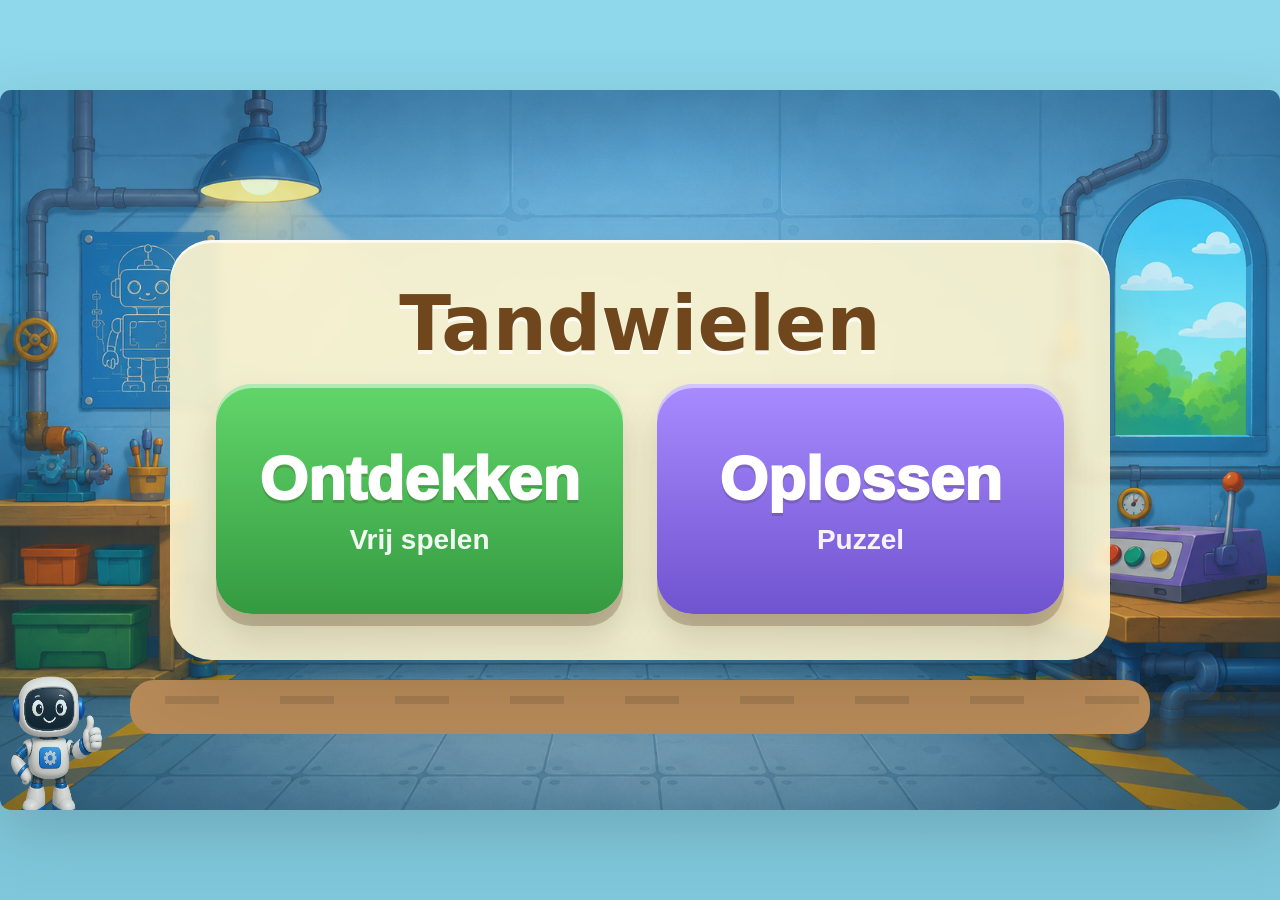
==== commit 9eb70de0: "Add discover and solve game modes" ====
--- a/index.html
+++ b/index.html
@@ -10,16 +10,29 @@
   <main id="app" aria-label="Tandwielenwerkplaats">
     <canvas id="gameCanvas" aria-label="Tandwielspel"></canvas>
 
-    <div class="topbar" aria-label="Spelkeuze">
-      <button id="discoverBtn" class="mode active" type="button">Ontdek</button>
-      <button id="chooseBtn" class="mode" type="button">Kies</button>
+    <section id="mainMenu" class="main-menu" aria-label="Hoofdmenu">
+      <div class="menu-card">
+        <h1>Tandwielen</h1>
+        <div class="menu-actions">
+          <button id="menuDiscoverBtn" class="menu-choice discover-choice" type="button">
+            <span>Ontdekken</span>
+            <small>Vrij spelen</small>
+          </button>
+          <button id="menuSolveBtn" class="menu-choice solve-choice" type="button">
+            <span>Oplossen</span>
+            <small>Puzzel</small>
+          </button>
+        </div>
+      </div>
+    </section>
+
+    <div id="gameHud" class="game-hud" hidden>
+      <button id="backBtn" class="hud-button" type="button">Menu</button>
+      <div id="levelBadge" class="level-badge" aria-live="polite" hidden></div>
+      <button id="resetBtn" class="hud-button" type="button" hidden>Reset</button>
     </div>
 
-    <section id="choosePanel" class="choose-panel" aria-label="Kies de draairichting" hidden>
-      <button id="leftBtn" class="answer" type="button" aria-label="Linksom"><span>↺</span></button>
-      <button id="rightBtn" class="answer" type="button" aria-label="Rechtsom"><span>↻</span></button>
-    </section>
-
+    <button id="nextBtn" class="next-button" type="button" hidden>Volgende</button>
     <div id="feedback" class="feedback" aria-live="polite"></div>
   </main>
   <script src="game.js"></script>
--- a/style.css
+++ b/style.css
@@ -8,15 +8,22 @@
 html,body{ margin:0; width:100%; height:100%; overflow:hidden; background:#8fd7ea; font-family:ui-rounded, system-ui, -apple-system, BlinkMacSystemFont, "Segoe UI", sans-serif; touch-action:none; user-select:none; }
 #app{ position:fixed; inset:0; display:grid; place-items:center; background:#8fd7ea; }
 #gameCanvas{ width:min(100vw, 177.7778vh); height:min(56.25vw, 100vh); display:block; border-radius:clamp(0px, 1.2vmin, 18px); box-shadow:0 22px 60px rgba(46,66,74,.24); background:#aee7f1; touch-action:none; }
-.topbar{ position:absolute; top:calc(env(safe-area-inset-top, 0px) + 14px); left:50%; transform:translateX(-50%); display:flex; gap:10px; padding:8px; border-radius:999px; background:rgba(255,246,207,.84); box-shadow:0 8px 22px rgba(83,67,34,.18), inset 0 2px 0 rgba(255,255,255,.7); backdrop-filter:blur(4px); }
-.mode{ min-width:104px; min-height:50px; border:0; border-radius:999px; font-size:20px; font-weight:1000; color:#70471c; background:linear-gradient(#fff9d9,#ffd889); box-shadow:inset 0 -4px 0 rgba(179,105,30,.22); cursor:pointer; }
-.mode.active{ color:white; text-shadow:0 2px 0 rgba(88,54,20,.25); background:linear-gradient(#ffbd54,#d98226); }
-.choose-panel{ position:absolute; left:50%; bottom:calc(env(safe-area-inset-bottom, 0px) + 24px); transform:translateX(-50%); display:flex; gap:24px; padding:14px 18px; border-radius:34px; background:rgba(255,246,207,.88); box-shadow:0 12px 34px rgba(83,67,34,.2), inset 0 2px 0 rgba(255,255,255,.75); }
-.answer{ width:116px; height:88px; border:0; border-radius:28px; color:white; background:linear-gradient(#8edbff,#2d93da); box-shadow:0 8px 0 #17669a, 0 16px 26px rgba(21,88,130,.25), inset 0 2px 0 rgba(255,255,255,.65); cursor:pointer; }
-.answer:last-child{ background:linear-gradient(#b89cff,#7655ce); box-shadow:0 8px 0 #51369f, 0 16px 26px rgba(62,49,130,.25), inset 0 2px 0 rgba(255,255,255,.65); }
-.answer span{ display:block; font-size:58px; line-height:1; animation:spinIcon 2.4s linear infinite; }
-.answer:first-child span{ animation-direction:reverse; }
-@keyframes spinIcon{ to{ transform:rotate(360deg); } }
-.feedback{ position:absolute; left:50%; top:50%; transform:translate(-50%,-50%) scale(.8); min-width:84px; min-height:84px; display:grid; place-items:center; border-radius:999px; color:white; font-size:46px; font-weight:1000; opacity:0; pointer-events:none; background:rgba(91,190,91,.9); box-shadow:0 0 0 12px rgba(255,255,255,.25), 0 18px 32px rgba(50,82,40,.24); transition:opacity .18s ease, transform .18s ease; }
+.main-menu{ position:absolute; inset:0; display:grid; place-items:center; padding:24px; background:linear-gradient(180deg, rgba(143,215,234,.20), rgba(55,122,143,.18)); }
+.main-menu[hidden]{ display:none !important; }
+.menu-card{ width:min(940px, 92vw); padding:clamp(22px, 4vw, 46px); border-radius:42px; background:rgba(255,246,207,.90); box-shadow:0 24px 60px rgba(83,67,34,.22), inset 0 3px 0 rgba(255,255,255,.72); text-align:center; backdrop-filter:blur(4px); }
+.menu-card h1{ margin:0 0 22px; color:#70471c; font-size:clamp(42px, 7vw, 76px); line-height:1; text-shadow:0 4px 0 rgba(255,255,255,.72); }
+.menu-actions{ display:grid; grid-template-columns:1fr 1fr; gap:clamp(16px, 3vw, 34px); }
+.menu-choice{ min-height:clamp(150px, 22vw, 230px); border:0; border-radius:36px; color:white; cursor:pointer; box-shadow:0 12px 0 rgba(91,55,29,.26), 0 22px 36px rgba(83,67,34,.22), inset 0 4px 0 rgba(255,255,255,.50); }
+.menu-choice span{ display:block; font-size:clamp(32px, 5.5vw, 62px); font-weight:1000; text-shadow:0 3px 0 rgba(55,38,20,.20); }
+.menu-choice small{ display:block; margin-top:10px; font-size:clamp(18px, 2.6vw, 28px); font-weight:900; opacity:.92; }
+.discover-choice{ background:linear-gradient(#62d66a,#349a41); }
+.solve-choice{ background:linear-gradient(#a78bff,#7053cf); }
+.game-hud{ position:absolute; top:calc(env(safe-area-inset-top, 0px) + 14px); left:50%; transform:translateX(-50%); display:flex; align-items:center; gap:12px; padding:8px; border-radius:999px; background:rgba(255,246,207,.84); box-shadow:0 8px 22px rgba(83,67,34,.18), inset 0 2px 0 rgba(255,255,255,.7); backdrop-filter:blur(4px); }
+.game-hud[hidden]{ display:none !important; }
+.hud-button,.next-button{ min-width:104px; min-height:50px; border:0; border-radius:999px; font-size:20px; font-weight:1000; color:#70471c; background:linear-gradient(#fff9d9,#ffd889); box-shadow:inset 0 -4px 0 rgba(179,105,30,.22); cursor:pointer; }
+.level-badge{ min-width:118px; padding:12px 20px; border-radius:999px; color:white; font-size:21px; font-weight:1000; background:linear-gradient(#ffbd54,#d98226); text-align:center; text-shadow:0 2px 0 rgba(88,54,20,.25); }
+.next-button{ position:absolute; left:50%; bottom:calc(env(safe-area-inset-bottom, 0px) + 24px); transform:translateX(-50%); min-width:168px; color:white; background:linear-gradient(#ffbd54,#d98226); box-shadow:0 8px 0 #a95f1d, 0 16px 28px rgba(83,67,34,.22), inset 0 2px 0 rgba(255,255,255,.55); }
+.next-button[hidden],.level-badge[hidden],.hud-button[hidden]{ display:none !important; }
+.feedback{ position:absolute; left:50%; top:50%; transform:translate(-50%,-50%) scale(.8); min-width:84px; min-height:84px; display:grid; place-items:center; border-radius:999px; color:white; padding:0 34px; font-size:46px; font-weight:1000; opacity:0; pointer-events:none; background:rgba(91,190,91,.92); box-shadow:0 0 0 12px rgba(255,255,255,.25), 0 18px 32px rgba(50,82,40,.24); transition:opacity .18s ease, transform .18s ease; }
 .feedback.show{ opacity:1; transform:translate(-50%,-50%) scale(1); }
-@media (max-width:700px){ .mode{ min-width:86px; min-height:44px; font-size:17px; } .answer{ width:92px; height:72px; } .answer span{ font-size:48px; } }
+@media (max-width:700px){ .menu-actions{ grid-template-columns:1fr; } .menu-choice{ min-height:118px; } .hud-button,.next-button{ min-width:88px; min-height:44px; font-size:17px; } .level-badge{ font-size:17px; min-width:94px; } }
